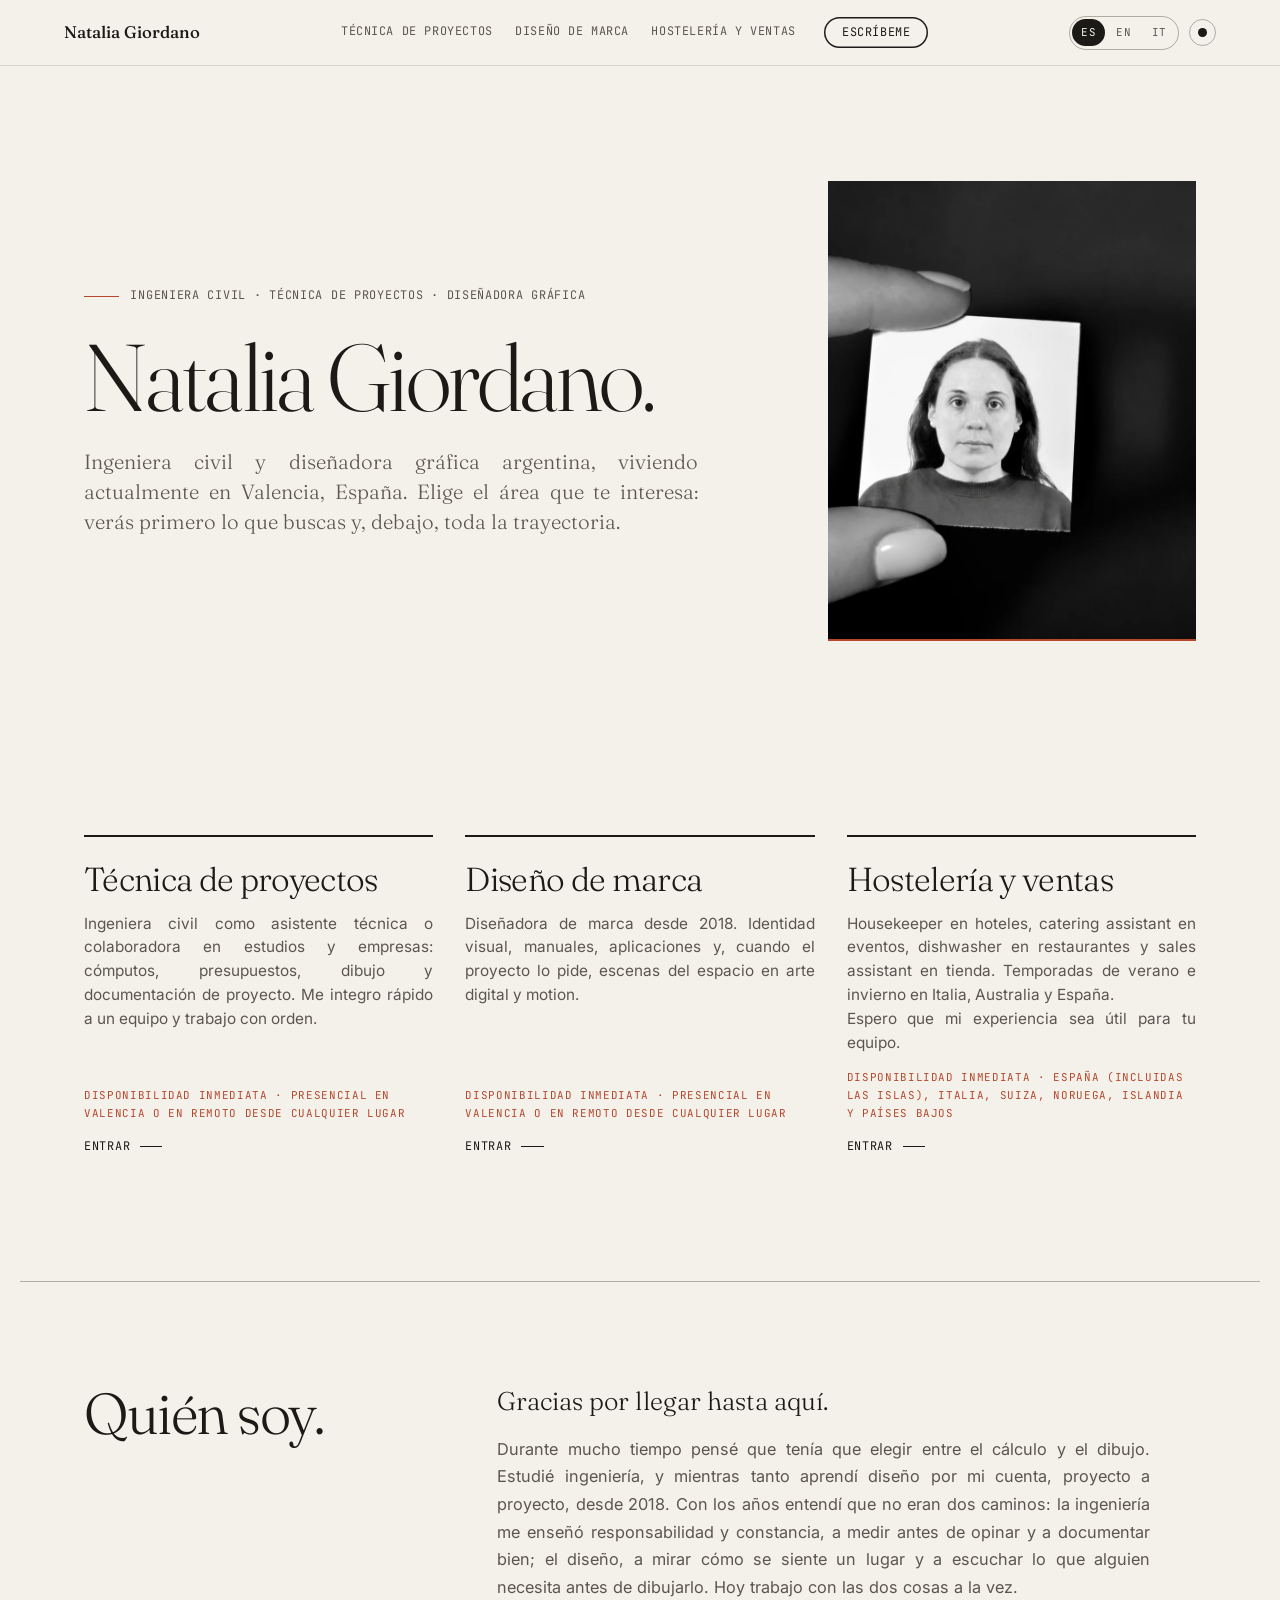
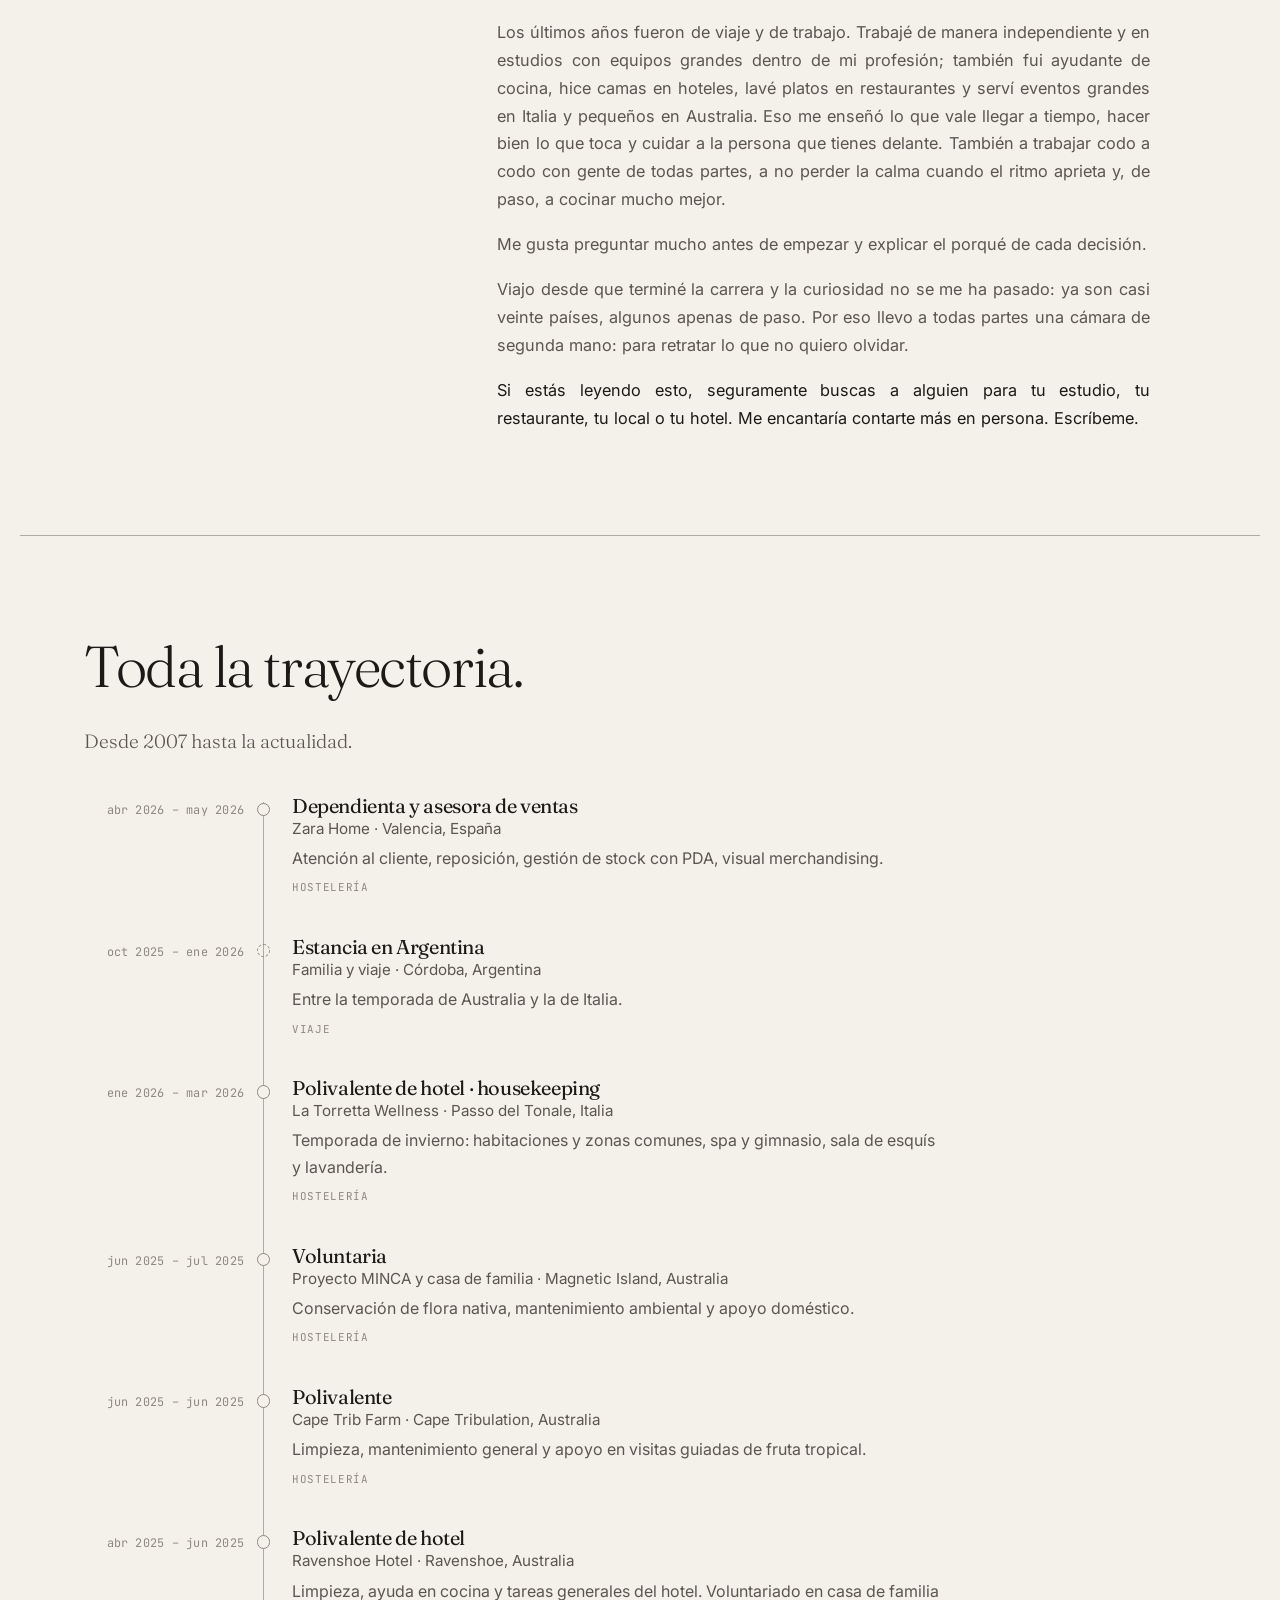
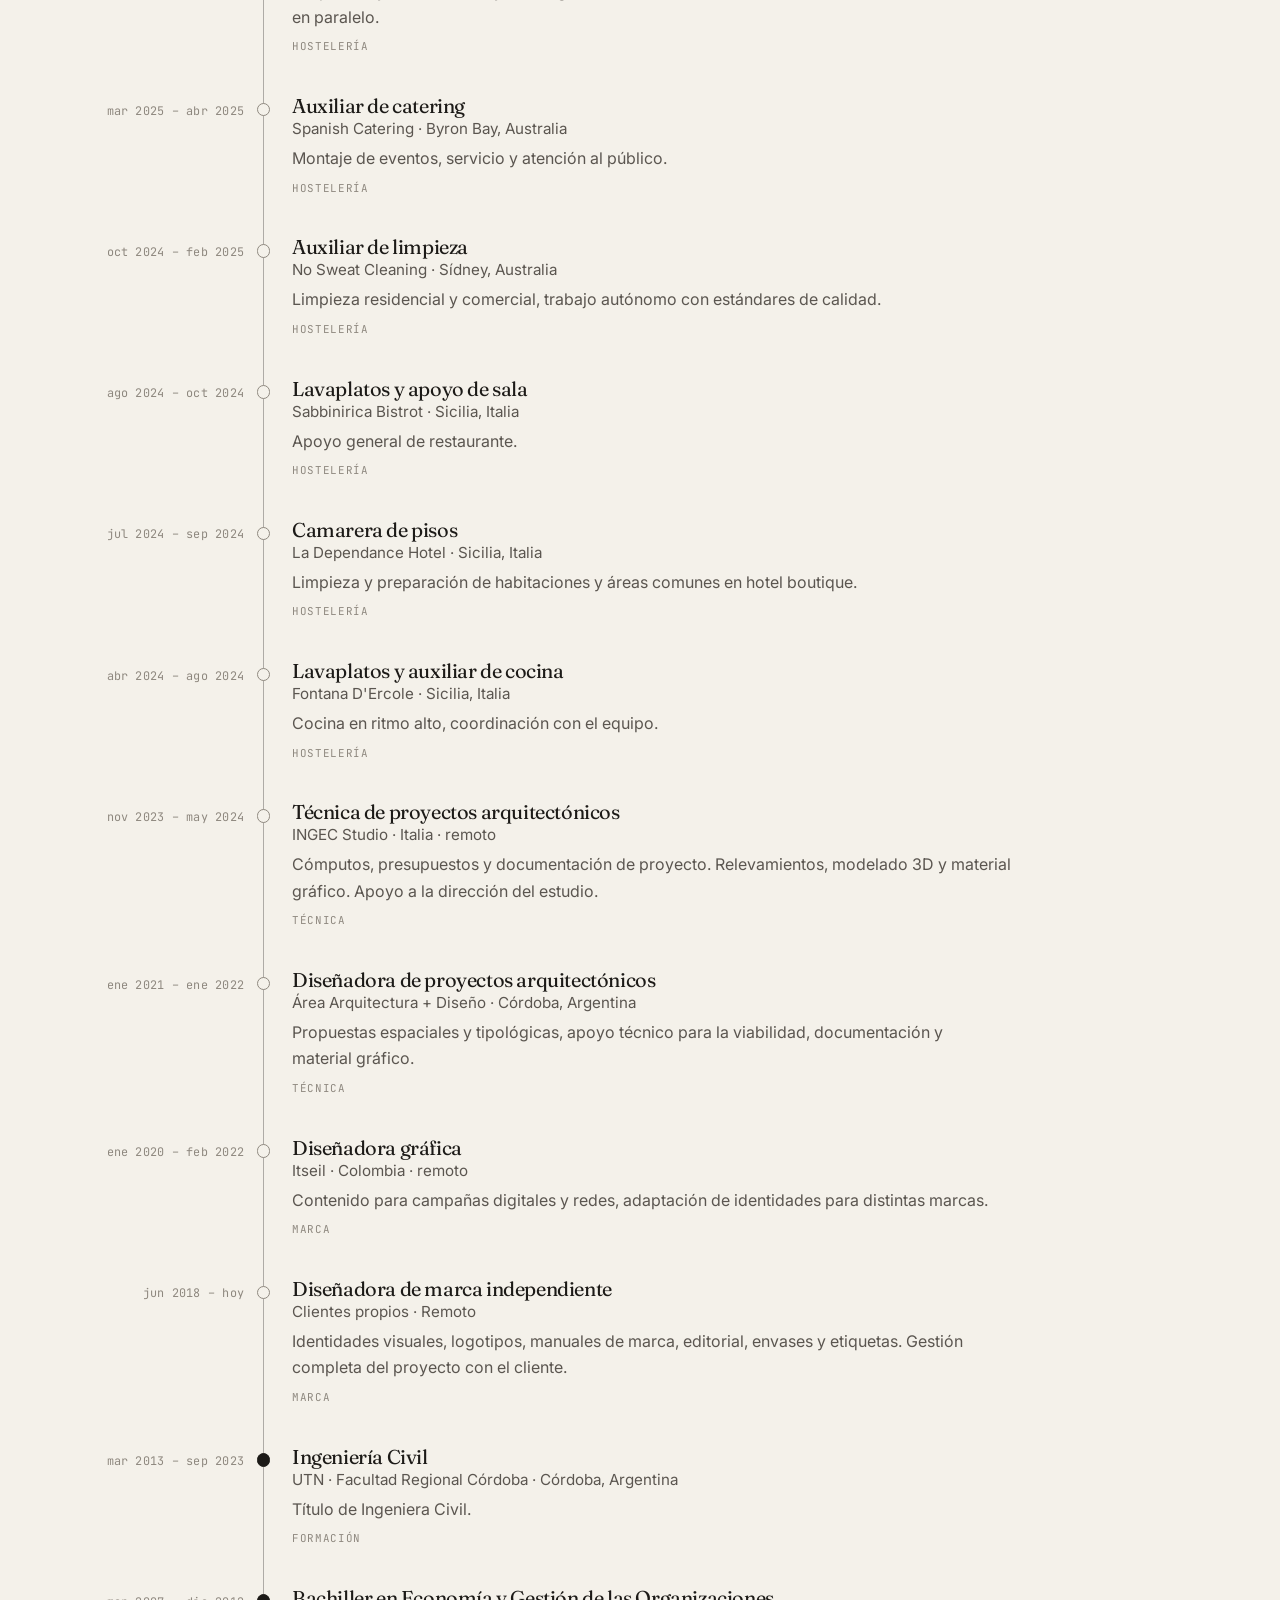
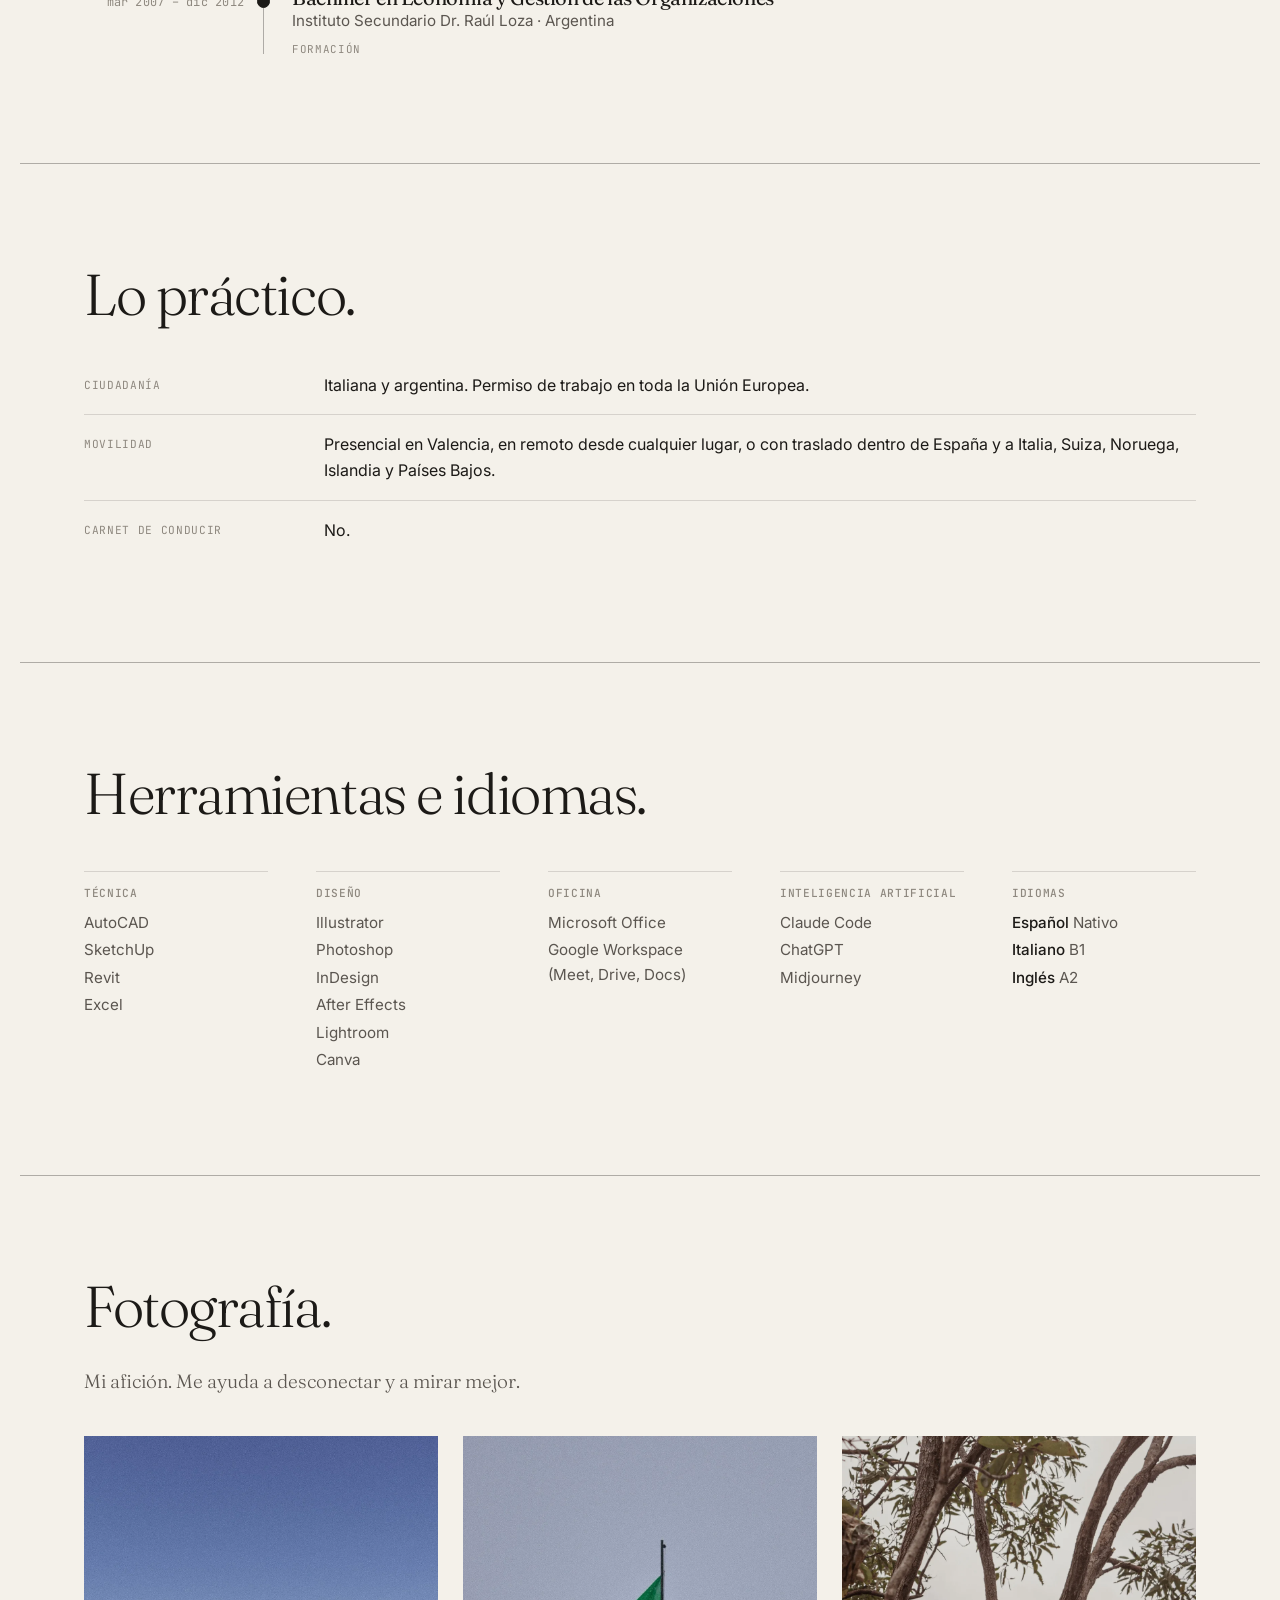
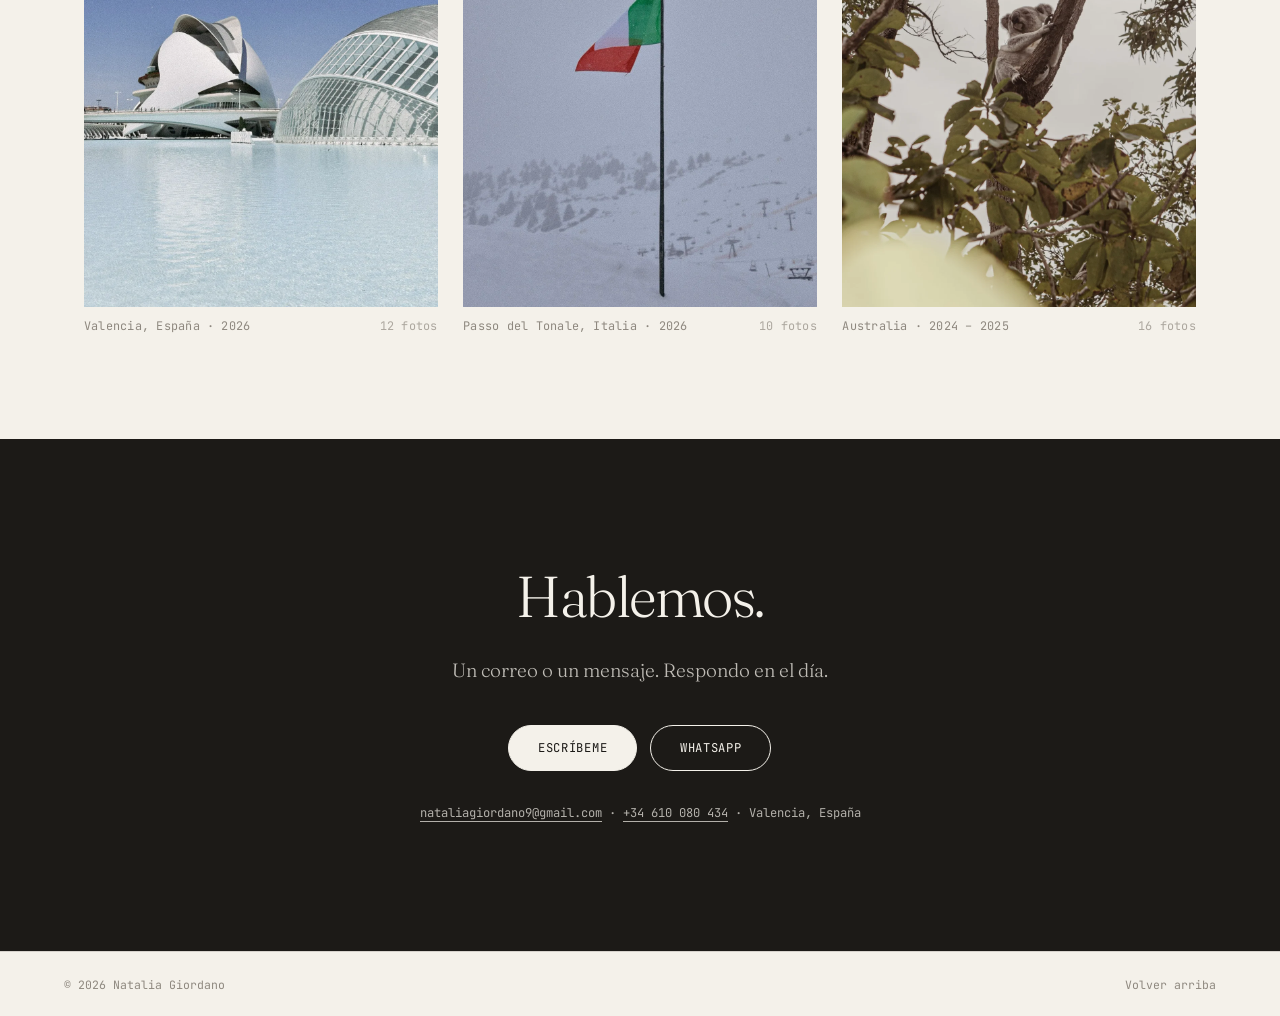
==== index.html @ eae091f3 "Portafolio de trabajo: tres puertas, ES/EN/IT Co-Authored-By: Claude Opus 5 <noreply@anthropic.com>" ====
<!DOCTYPE html>
<html lang="es" data-puerta="index">
<head>
<meta charset="utf-8">
<meta name="viewport" content="width=device-width, initial-scale=1">
<title>Natalia Giordano — Ingeniera civil · Diseñadora de marca</title>
<meta name="description" content="Ingeniera civil, técnica de proyectos y diseñadora de marca en Valencia. Cómputos y presupuestos, diseño de marca, hostelería y ventas.">
<meta property="og:title" content="Natalia Giordano — Ingeniera civil · Diseñadora de marca">
<meta property="og:description" content="Ingeniera civil, técnica de proyectos y diseñadora de marca en Valencia. Cómputos y presupuestos, diseño de marca, hostelería y ventas.">
<meta property="og:type" content="profile">
<link rel="preconnect" href="https://fonts.googleapis.com">
<link rel="preconnect" href="https://fonts.gstatic.com" crossorigin>
<link rel="stylesheet" href="https://fonts.googleapis.com/css2?family=Fraunces:ital,opsz,wght@0,9..144,300;0,9..144,400;0,9..144,500;1,9..144,300&family=Inter:wght@400;500&family=JetBrains+Mono:wght@400;500&display=swap">
<link rel="stylesheet" href="styles.css?v=20260922">
<link rel="icon" href="assets/favicon.svg" type="image/svg+xml">
<link rel="alternate" hreflang="es" href="index.html"><link rel="alternate" hreflang="en" href="en/index.html"><link rel="alternate" hreflang="it" href="it/index.html">
<script src="lib/tema.js?v=20260922"></script>
<script type="application/ld+json">
{"@context":"https://schema.org","@type":"Person","name":"Natalia Giordano","jobTitle":"Ingeniera civil · Técnica de proyectos · Diseñadora de marca","email":"mailto:nataliagiordano9@gmail.com","address":{"@type":"PostalAddress","addressLocality":"Valencia","addressCountry":"ES"}}
</script>
</head>
<body>
<a class="skip-link" href="#principal">Ir al contenido</a>
<header class="cab">
  <a class="cab-nombre" href="index.html">Natalia Giordano</a>
  <div class="cab-acciones">
    <div class="cab-idiomas" role="group" aria-label="Idioma"><a href="index.html" hreflang="es" lang="es" aria-current="true">ES</a><a href="en/index.html" hreflang="en" lang="en">EN</a><a href="it/index.html" hreflang="it" lang="it">IT</a></div>
    <button class="cab-tema" type="button" data-tema aria-label="Cambiar entre modo claro y oscuro" title="Modo claro / oscuro"><span class="tema-icono" aria-hidden="true"></span></button>
    <button class="cab-menu" type="button" aria-expanded="false" aria-controls="nav-principal" data-menu>Menú</button>
  </div>
  <nav id="nav-principal" class="cab-nav" aria-label="Áreas">
    <ul>
      <li><a href="tecnica.html" data-sector="tecnica">Técnica de proyectos</a></li><li><a href="marca.html" data-sector="marca">Diseño de marca</a></li><li><a href="hosteleria.html" data-sector="hosteleria">Hostelería y ventas</a></li>
      <li><a href="#contacto" class="cab-contacto">Escríbeme</a></li>
    </ul>
  </nav>
</header>
<main><section class="hero hero-index" id="principal">
  <div class="hero-int">
    <p class="hero-rotulo">Ingeniera civil · Técnica de proyectos · Diseñadora gráfica</p>
    <h1 class="hero-titulo">Natalia Giordano.</h1>
    <p class="hero-linea">Ingeniera civil y diseñadora gráfica argentina, viviendo actualmente en Valencia, España. Elige el área que te interesa: verás primero lo que buscas y, debajo, toda la trayectoria.</p>
  </div>
  <div class="hero-foto"><img src="assets/img/nati-carnet.webp" alt="Natalia Giordano" loading="eager"></div>
</section>
<section class="bloque bloque-puertas">
  <div class="puertas"><a class="puerta puerta-tecnica" href="tecnica.html" data-iman>
      <span class="puerta-nombre">Técnica de proyectos</span>
      <span class="puerta-linea">Ingeniera civil como asistente técnica o colaboradora en estudios y empresas: cómputos, presupuestos, dibujo y documentación de proyecto. Me integro rápido a un equipo y trabajo con orden.</span>
      <span class="puerta-disp mono">Disponibilidad inmediata · presencial en Valencia o en remoto desde cualquier lugar</span>
      <span class="puerta-ir">Entrar</span>
    </a><a class="puerta puerta-marca" href="marca.html" data-iman>
      <span class="puerta-nombre">Diseño de marca</span>
      <span class="puerta-linea">Diseñadora de marca desde 2018. Identidad visual, manuales, aplicaciones y, cuando el proyecto lo pide, escenas del espacio en arte digital y motion.</span>
      <span class="puerta-disp mono">Disponibilidad inmediata · presencial en Valencia o en remoto desde cualquier lugar</span>
      <span class="puerta-ir">Entrar</span>
    </a><a class="puerta puerta-hosteleria" href="hosteleria.html" data-iman>
      <span class="puerta-nombre">Hostelería y ventas</span>
      <span class="puerta-linea">Housekeeper en hoteles, catering assistant en eventos, dishwasher en restaurantes y sales assistant en tienda. Temporadas de verano e invierno en Italia, Australia y España.<br>Espero que mi experiencia sea útil para tu equipo.</span>
      <span class="puerta-disp mono">Disponibilidad inmediata · España (incluidas las islas), Italia, Suiza, Noruega, Islandia y Países Bajos</span>
      <span class="puerta-ir">Entrar</span>
    </a></div>
</section>
<section class="bloque bloque-pres" id="quien">
  <h2 class="bloque-titulo">Quién soy.</h2>
  <div class="pres"><p>Gracias por llegar hasta aquí.</p><p>Durante mucho tiempo pensé que tenía que elegir entre el cálculo y el dibujo. Estudié ingeniería, y mientras tanto aprendí diseño por mi cuenta, proyecto a proyecto, desde 2018. Con los años entendí que no eran dos caminos: la ingeniería me enseñó responsabilidad y constancia, a medir antes de opinar y a documentar bien; el diseño, a mirar cómo se siente un lugar y a escuchar lo que alguien necesita antes de dibujarlo. Hoy trabajo con las dos cosas a la vez.</p><p>Los últimos años fueron de viaje y de trabajo. Trabajé de manera independiente y en estudios con equipos grandes dentro de mi profesión; también fui ayudante de cocina, hice camas en hoteles, lavé platos en restaurantes y serví eventos grandes en Italia y pequeños en Australia. Eso me enseñó lo que vale llegar a tiempo, hacer bien lo que toca y cuidar a la persona que tienes delante. También a trabajar codo a codo con gente de todas partes, a no perder la calma cuando el ritmo aprieta y, de paso, a cocinar mucho mejor.</p><p>Me gusta preguntar mucho antes de empezar y explicar el porqué de cada decisión.</p><p>Viajo desde que terminé la carrera y la curiosidad no se me ha pasado: ya son casi veinte países, algunos apenas de paso. Por eso llevo a todas partes una cámara de segunda mano: para retratar lo que no quiero olvidar.</p><p>Si estás leyendo esto, seguramente buscas a alguien para tu estudio, tu restaurante, tu local o tu hotel. Me encantaría contarte más en persona. Escríbeme.</p></div>
</section>
<section class="bloque bloque-tl" id="trayectoria">
  <h2 class="bloque-titulo">Toda la trayectoria.</h2>
  <p class="bloque-linea">Desde 2007 hasta la actualidad.</p>
  <ol class="tl"><li class="tl-item sector-hosteleria" data-reveal>
      <span class="tl-fecha">abr 2026 – may 2026</span>
      <span class="tl-punto" aria-hidden="true"></span>
      <div class="tl-cuerpo">
        <h3 class="tl-puesto">Dependienta y asesora de ventas</h3>
        <p class="tl-empresa">Zara Home · Valencia, España</p>
        <p class="tl-tareas">Atención al cliente, reposición, gestión de stock con PDA, visual merchandising.</p>
        <span class="tl-sector">Hostelería</span>
      </div>
    </li><li class="tl-item sector-viaje" data-reveal>
      <span class="tl-fecha">oct 2025 – ene 2026</span>
      <span class="tl-punto" aria-hidden="true"></span>
      <div class="tl-cuerpo">
        <h3 class="tl-puesto">Estancia en Argentina</h3>
        <p class="tl-empresa">Familia y viaje · Córdoba, Argentina</p>
        <p class="tl-tareas">Entre la temporada de Australia y la de Italia.</p>
        <span class="tl-sector">Viaje</span>
      </div>
    </li><li class="tl-item sector-hosteleria" data-reveal>
      <span class="tl-fecha">ene 2026 – mar 2026</span>
      <span class="tl-punto" aria-hidden="true"></span>
      <div class="tl-cuerpo">
        <h3 class="tl-puesto">Polivalente de hotel · housekeeping</h3>
        <p class="tl-empresa">La Torretta Wellness · Passo del Tonale, Italia</p>
        <p class="tl-tareas">Temporada de invierno: habitaciones y zonas comunes, spa y gimnasio, sala de esquís y lavandería.</p>
        <span class="tl-sector">Hostelería</span>
      </div>
    </li><li class="tl-item sector-hosteleria" data-reveal>
      <span class="tl-fecha">jun 2025 – jul 2025</span>
      <span class="tl-punto" aria-hidden="true"></span>
      <div class="tl-cuerpo">
        <h3 class="tl-puesto">Voluntaria</h3>
        <p class="tl-empresa">Proyecto MINCA y casa de familia · Magnetic Island, Australia</p>
        <p class="tl-tareas">Conservación de flora nativa, mantenimiento ambiental y apoyo doméstico.</p>
        <span class="tl-sector">Hostelería</span>
      </div>
    </li><li class="tl-item sector-hosteleria" data-reveal>
      <span class="tl-fecha">jun 2025 – jun 2025</span>
      <span class="tl-punto" aria-hidden="true"></span>
      <div class="tl-cuerpo">
        <h3 class="tl-puesto">Polivalente</h3>
        <p class="tl-empresa">Cape Trib Farm · Cape Tribulation, Australia</p>
        <p class="tl-tareas">Limpieza, mantenimiento general y apoyo en visitas guiadas de fruta tropical.</p>
        <span class="tl-sector">Hostelería</span>
      </div>
    </li><li class="tl-item sector-hosteleria" data-reveal>
      <span class="tl-fecha">abr 2025 – jun 2025</span>
      <span class="tl-punto" aria-hidden="true"></span>
      <div class="tl-cuerpo">
        <h3 class="tl-puesto">Polivalente de hotel</h3>
        <p class="tl-empresa">Ravenshoe Hotel · Ravenshoe, Australia</p>
        <p class="tl-tareas">Limpieza, ayuda en cocina y tareas generales del hotel. Voluntariado en casa de familia en paralelo.</p>
        <span class="tl-sector">Hostelería</span>
      </div>
    </li><li class="tl-item sector-hosteleria" data-reveal>
      <span class="tl-fecha">mar 2025 – abr 2025</span>
      <span class="tl-punto" aria-hidden="true"></span>
      <div class="tl-cuerpo">
        <h3 class="tl-puesto">Auxiliar de catering</h3>
        <p class="tl-empresa">Spanish Catering · Byron Bay, Australia</p>
        <p class="tl-tareas">Montaje de eventos, servicio y atención al público.</p>
        <span class="tl-sector">Hostelería</span>
      </div>
    </li><li class="tl-item sector-hosteleria" data-reveal>
      <span class="tl-fecha">oct 2024 – feb 2025</span>
      <span class="tl-punto" aria-hidden="true"></span>
      <div class="tl-cuerpo">
        <h3 class="tl-puesto">Auxiliar de limpieza</h3>
        <p class="tl-empresa">No Sweat Cleaning · Sídney, Australia</p>
        <p class="tl-tareas">Limpieza residencial y comercial, trabajo autónomo con estándares de calidad.</p>
        <span class="tl-sector">Hostelería</span>
      </div>
    </li><li class="tl-item sector-hosteleria" data-reveal>
      <span class="tl-fecha">ago 2024 – oct 2024</span>
      <span class="tl-punto" aria-hidden="true"></span>
      <div class="tl-cuerpo">
        <h3 class="tl-puesto">Lavaplatos y apoyo de sala</h3>
        <p class="tl-empresa">Sabbinirica Bistrot · Sicilia, Italia</p>
        <p class="tl-tareas">Apoyo general de restaurante.</p>
        <span class="tl-sector">Hostelería</span>
      </div>
    </li><li class="tl-item sector-hosteleria" data-reveal>
      <span class="tl-fecha">jul 2024 – sep 2024</span>
      <span class="tl-punto" aria-hidden="true"></span>
      <div class="tl-cuerpo">
        <h3 class="tl-puesto">Camarera de pisos</h3>
        <p class="tl-empresa">La Dependance Hotel · Sicilia, Italia</p>
        <p class="tl-tareas">Limpieza y preparación de habitaciones y áreas comunes en hotel boutique.</p>
        <span class="tl-sector">Hostelería</span>
      </div>
    </li><li class="tl-item sector-hosteleria" data-reveal>
      <span class="tl-fecha">abr 2024 – ago 2024</span>
      <span class="tl-punto" aria-hidden="true"></span>
      <div class="tl-cuerpo">
        <h3 class="tl-puesto">Lavaplatos y auxiliar de cocina</h3>
        <p class="tl-empresa">Fontana D&#x27;Ercole · Sicilia, Italia</p>
        <p class="tl-tareas">Cocina en ritmo alto, coordinación con el equipo.</p>
        <span class="tl-sector">Hostelería</span>
      </div>
    </li><li class="tl-item sector-tecnica" data-reveal>
      <span class="tl-fecha">nov 2023 – may 2024</span>
      <span class="tl-punto" aria-hidden="true"></span>
      <div class="tl-cuerpo">
        <h3 class="tl-puesto">Técnica de proyectos arquitectónicos</h3>
        <p class="tl-empresa">INGEC Studio · Italia · remoto</p>
        <p class="tl-tareas">Cómputos, presupuestos y documentación de proyecto. Relevamientos, modelado 3D y material gráfico. Apoyo a la dirección del estudio.</p>
        <span class="tl-sector">Técnica</span>
      </div>
    </li><li class="tl-item sector-tecnica" data-reveal>
      <span class="tl-fecha">ene 2021 – ene 2022</span>
      <span class="tl-punto" aria-hidden="true"></span>
      <div class="tl-cuerpo">
        <h3 class="tl-puesto">Diseñadora de proyectos arquitectónicos</h3>
        <p class="tl-empresa">Área Arquitectura + Diseño · Córdoba, Argentina</p>
        <p class="tl-tareas">Propuestas espaciales y tipológicas, apoyo técnico para la viabilidad, documentación y material gráfico.</p>
        <span class="tl-sector">Técnica</span>
      </div>
    </li><li class="tl-item sector-marca" data-reveal>
      <span class="tl-fecha">ene 2020 – feb 2022</span>
      <span class="tl-punto" aria-hidden="true"></span>
      <div class="tl-cuerpo">
        <h3 class="tl-puesto">Diseñadora gráfica</h3>
        <p class="tl-empresa">Itseil · Colombia · remoto</p>
        <p class="tl-tareas">Contenido para campañas digitales y redes, adaptación de identidades para distintas marcas.</p>
        <span class="tl-sector">Marca</span>
      </div>
    </li><li class="tl-item sector-marca" data-reveal>
      <span class="tl-fecha">jun 2018 – hoy</span>
      <span class="tl-punto" aria-hidden="true"></span>
      <div class="tl-cuerpo">
        <h3 class="tl-puesto">Diseñadora de marca independiente</h3>
        <p class="tl-empresa">Clientes propios · Remoto</p>
        <p class="tl-tareas">Identidades visuales, logotipos, manuales de marca, editorial, envases y etiquetas. Gestión completa del proyecto con el cliente.</p>
        <span class="tl-sector">Marca</span>
      </div>
    </li><li class="tl-item sector-formacion" data-reveal>
      <span class="tl-fecha">mar 2013 – sep 2023</span>
      <span class="tl-punto" aria-hidden="true"></span>
      <div class="tl-cuerpo">
        <h3 class="tl-puesto">Ingeniería Civil</h3>
        <p class="tl-empresa">UTN · Facultad Regional Córdoba · Córdoba, Argentina</p>
        <p class="tl-tareas">Título de Ingeniera Civil.</p>
        <span class="tl-sector">Formación</span>
      </div>
    </li><li class="tl-item sector-formacion" data-reveal>
      <span class="tl-fecha">mar 2007 – dic 2012</span>
      <span class="tl-punto" aria-hidden="true"></span>
      <div class="tl-cuerpo">
        <h3 class="tl-puesto">Bachiller en Economía y Gestión de las Organizaciones</h3>
        <p class="tl-empresa">Instituto Secundario Dr. Raúl Loza · Argentina</p>
        
        <span class="tl-sector">Formación</span>
      </div>
    </li></ol>
</section>
<section class="bloque bloque-ficha" id="ficha">
  <h2 class="bloque-titulo">Lo práctico.</h2>
  <dl class="ficha"><div class="ficha-fila"><dt>Ciudadanía</dt><dd>Italiana y argentina. Permiso de trabajo en toda la Unión Europea.</dd></div><div class="ficha-fila"><dt>Movilidad</dt><dd>Presencial en Valencia, en remoto desde cualquier lugar, o con traslado dentro de España y a Italia, Suiza, Noruega, Islandia y Países Bajos.</dd></div><div class="ficha-fila"><dt>Carnet de conducir</dt><dd>No.</dd></div></dl>
</section>
<section class="bloque bloque-herr" id="herramientas">
  <h2 class="bloque-titulo">Herramientas e idiomas.</h2>
  <div class="herr"><div class="herr-grupo">
      <h3 class="herr-nombre">Técnica</h3>
      <ul><li>AutoCAD</li><li>SketchUp</li><li>Revit</li><li>Excel</li></ul>
    </div><div class="herr-grupo">
      <h3 class="herr-nombre">Diseño</h3>
      <ul><li>Illustrator</li><li>Photoshop</li><li>InDesign</li><li>After Effects</li><li>Lightroom</li><li>Canva</li></ul>
    </div><div class="herr-grupo">
      <h3 class="herr-nombre">Oficina</h3>
      <ul><li>Microsoft Office</li><li>Google Workspace (Meet, Drive, Docs)</li></ul>
    </div><div class="herr-grupo">
      <h3 class="herr-nombre">Inteligencia artificial</h3>
      <ul><li>Claude Code</li><li>ChatGPT</li><li>Midjourney</li></ul>
    </div>
    <div class="herr-grupo">
      <h3 class="herr-nombre">Idiomas</h3>
      <ul class="idiomas"><li><strong>Español</strong> Nativo</li><li><strong>Italiano</strong> B1</li><li><strong>Inglés</strong> A2</li></ul>
    </div>
  </div>
</section>
<section class="bloque bloque-foto" id="fotografia">
  <h2 class="bloque-titulo">Fotografía.</h2>
  <p class="bloque-linea">Mi afición. Me ayuda a desconectar y a mirar mejor.</p>
  <div class="series"><figure class="serie" data-serie data-reveal style="--desfase:0ms">
      <div class="serie-marco"><img src="assets/img/foto-valencia-1.webp" alt="Valencia, España · 2026" loading="lazy" decoding="async" class=is-on><img src="assets/img/foto-valencia-2.webp" alt="Valencia, España · 2026" loading="lazy" decoding="async"><img src="assets/img/foto-valencia-3.webp" alt="Valencia, España · 2026" loading="lazy" decoding="async"><img src="assets/img/foto-valencia-4.webp" alt="Valencia, España · 2026" loading="lazy" decoding="async"><img src="assets/img/foto-valencia-5.webp" alt="Valencia, España · 2026" loading="lazy" decoding="async"><img src="assets/img/foto-valencia-6.webp" alt="Valencia, España · 2026" loading="lazy" decoding="async"><img src="assets/img/foto-valencia-7.webp" alt="Valencia, España · 2026" loading="lazy" decoding="async"><img src="assets/img/foto-valencia-12.webp" alt="Valencia, España · 2026" loading="lazy" decoding="async"><img src="assets/img/foto-valencia-8.webp" alt="Valencia, España · 2026" loading="lazy" decoding="async"><img src="assets/img/foto-valencia-9.webp" alt="Valencia, España · 2026" loading="lazy" decoding="async"><img src="assets/img/foto-valencia-10.webp" alt="Valencia, España · 2026" loading="lazy" decoding="async"><img src="assets/img/foto-valencia-11.webp" alt="Valencia, España · 2026" loading="lazy" decoding="async"></div>
      <figcaption class="mono">Valencia, España · 2026 <span class="serie-n">12 fotos</span></figcaption>
    </figure><figure class="serie" data-serie data-reveal style="--desfase:2200ms">
      <div class="serie-marco"><img src="assets/img/foto-tonale-bandera.webp" alt="Passo del Tonale, Italia · 2026" loading="lazy" decoding="async" class=is-on><img src="assets/img/foto-tonale-esquis.webp" alt="Passo del Tonale, Italia · 2026" loading="lazy" decoding="async"><img src="assets/img/foto-tonale-2.webp" alt="Passo del Tonale, Italia · 2026" loading="lazy" decoding="async"><img src="assets/img/foto-tonale-retrato.webp" alt="Passo del Tonale, Italia · 2026" loading="lazy" decoding="async"><img src="assets/img/foto-tonale-3.webp" alt="Passo del Tonale, Italia · 2026" loading="lazy" decoding="async"><img src="assets/img/foto-tonale-valle.webp" alt="Passo del Tonale, Italia · 2026" loading="lazy" decoding="async"><img src="assets/img/foto-tonale-6.webp" alt="Passo del Tonale, Italia · 2026" loading="lazy" decoding="async"><img src="assets/img/foto-tonale-1.webp" alt="Passo del Tonale, Italia · 2026" loading="lazy" decoding="async"><img src="assets/img/foto-tonale-pico.webp" alt="Passo del Tonale, Italia · 2026" loading="lazy" decoding="async"><img src="assets/img/foto-tonale-4.webp" alt="Passo del Tonale, Italia · 2026" loading="lazy" decoding="async"></div>
      <figcaption class="mono">Passo del Tonale, Italia · 2026 <span class="serie-n">10 fotos</span></figcaption>
    </figure><figure class="serie" data-serie data-reveal style="--desfase:4400ms">
      <div class="serie-marco"><img src="assets/img/foto-australia-1.webp" alt="Australia · 2024 – 2025" loading="lazy" decoding="async" class=is-on><img src="assets/img/foto-au-ballena.webp" alt="Australia · 2024 – 2025" loading="lazy" decoding="async"><img src="assets/img/foto-au-medusa.webp" alt="Australia · 2024 – 2025" loading="lazy" decoding="async"><img src="assets/img/foto-australia-2.webp" alt="Australia · 2024 – 2025" loading="lazy" decoding="async"><img src="assets/img/foto-au-opera-1.webp" alt="Australia · 2024 – 2025" loading="lazy" decoding="async"><img src="assets/img/foto-au-delfines.webp" alt="Australia · 2024 – 2025" loading="lazy" decoding="async"><img src="assets/img/foto-au-surf-2.webp" alt="Australia · 2024 – 2025" loading="lazy" decoding="async"><img src="assets/img/foto-au-ola.webp" alt="Australia · 2024 – 2025" loading="lazy" decoding="async"><img src="assets/img/foto-australia-4.webp" alt="Australia · 2024 – 2025" loading="lazy" decoding="async"><img src="assets/img/foto-au-opera-2.webp" alt="Australia · 2024 – 2025" loading="lazy" decoding="async"><img src="assets/img/foto-au-playa-3.webp" alt="Australia · 2024 – 2025" loading="lazy" decoding="async"><img src="assets/img/foto-australia-5.webp" alt="Australia · 2024 – 2025" loading="lazy" decoding="async"><img src="assets/img/foto-au-playa-4.webp" alt="Australia · 2024 – 2025" loading="lazy" decoding="async"><img src="assets/img/foto-australia-6.webp" alt="Australia · 2024 – 2025" loading="lazy" decoding="async"><img src="assets/img/foto-au-camping.webp" alt="Australia · 2024 – 2025" loading="lazy" decoding="async"><img src="assets/img/foto-au-playa-2.webp" alt="Australia · 2024 – 2025" loading="lazy" decoding="async"></div>
      <figcaption class="mono">Australia · 2024 – 2025 <span class="serie-n">16 fotos</span></figcaption>
    </figure></div>
</section>
<section class="bloque bloque-contacto inv" id="contacto">
  <h2 class="bloque-titulo">Hablemos.</h2>
  <p class="bloque-linea">Un correo o un mensaje. Respondo en el día.</p>
  <div class="contacto-botones">
    <a class="btn btn-blanco" href="mailto:nataliagiordano9@gmail.com?subject=Contacto%20desde%20la%20web" data-iman data-correo="nataliagiordano9@gmail.com" data-asunto="Contacto desde la web" data-l-titulo="Escribir a" data-l-copiar="Copiar" data-l-copiado="Correo copiado" data-l-gmail="Abrir en Gmail" data-l-outlook="Abrir en Outlook" data-l-app="Programa de correo" data-l-cerrar="Cerrar">Escríbeme</a>
    <a class="btn btn-borde" href="https://wa.me/34610080434?text=Hola%20Natalia%2C%20vi%20tu%20portafolio%20y%20me%20gustar%C3%ADa%20hablar%20contigo." target="_blank" rel="noopener" data-iman>WhatsApp</a>
  </div>
  <p class="contacto-datos"><a href="mailto:nataliagiordano9@gmail.com?subject=Contacto%20desde%20la%20web" data-correo="nataliagiordano9@gmail.com" data-asunto="Contacto desde la web" data-l-titulo="Escribir a" data-l-copiar="Copiar" data-l-copiado="Correo copiado" data-l-gmail="Abrir en Gmail" data-l-outlook="Abrir en Outlook" data-l-app="Programa de correo" data-l-cerrar="Cerrar">nataliagiordano9@gmail.com</a> · <a href="https://wa.me/34610080434?text=Hola%20Natalia%2C%20vi%20tu%20portafolio%20y%20me%20gustar%C3%ADa%20hablar%20contigo." target="_blank" rel="noopener">+34 610 080 434</a> · Valencia, España</p>
</section>
</main><footer class="pie">
  <span>© 2026 Natalia Giordano</span>
  <a href="#principal">Volver arriba</a>
</footer>
<script defer src="lib/manifest.js?v=20260922"></script>
<script defer src="main.js?v=20260922"></script>
</body>
</html>
---- styles.css ----
/* =============================================================
   Natalia Giordano · portafolio (tres puertas)
   1. Tokens · claro por defecto, oscuro con [data-tema="oscuro"]
   ============================================================= */
:root {
  --bg: #F4F1EA;
  --bg-2: #ECE8DF;
  --bg-3: #FFFFFF;
  --fg: #1C1A17;
  --fg-2: #5B5650;
  --fg-3: #8E887F;
  --linea: rgba(28,26,23,.14);
  --linea-2: rgba(28,26,23,.32);
  --inv-bg: #1C1A17;
  --inv-fg: #F4F1EA;
  --acento: #B5472C;
  --sombra: 0 24px 50px -30px rgba(28,26,23,.35);

  --serif: "Fraunces", "Iowan Old Style", Georgia, serif;
  --sans: "Inter", "Segoe UI", system-ui, sans-serif;
  --mono: "JetBrains Mono", ui-monospace, Menlo, monospace;
  --ease: cubic-bezier(0.16, 1, 0.3, 1);
  --gutter: clamp(1.1rem, 5vw, 5rem);
  --ancho: 1240px;
  color-scheme: light;
}
:root[data-tema="oscuro"] {
  --bg: #15161A;
  --bg-2: #1D1F24;
  --bg-3: #23262C;
  --fg: #ECE8DF;
  --fg-2: #A9A49B;
  --fg-3: #77726A;
  --linea: rgba(236,232,223,.14);
  --linea-2: rgba(236,232,223,.34);
  --inv-bg: #ECE8DF;
  --inv-fg: #15161A;
  --acento: #D9714F;
  --sombra: 0 24px 50px -30px rgba(0,0,0,.7);
  color-scheme: dark;
}

/* =============================================================
   2. Base
   ============================================================= */
*, *::before, *::after { box-sizing: border-box; margin: 0; }
html { -webkit-text-size-adjust: 100%; overflow-x: clip; scroll-behavior: smooth; scroll-padding-top: 5rem; }
@media (prefers-reduced-motion: reduce) { html { scroll-behavior: auto; } }
body { font-family: var(--sans); font-size: 16px; line-height: 1.65; color: var(--fg); background: var(--bg); -webkit-font-smoothing: antialiased; overflow-x: clip; transition: background .4s, color .4s; }
img, svg { display: block; max-width: 100%; }
img { height: auto; }
button { font: inherit; color: inherit; cursor: pointer; border: 0; background: none; }
a { color: inherit; text-decoration: none; }
ul, ol { list-style: none; padding: 0; }
p { text-wrap: pretty; }
h1, h2, h3 { font-family: var(--serif); font-weight: 300; line-height: 1; letter-spacing: -0.02em; text-wrap: balance; }
::selection { background: var(--acento); color: #fff; }
:focus-visible { outline: 2px solid var(--acento); outline-offset: 3px; }
.mono { font-family: var(--mono); font-size: .74rem; letter-spacing: .02em; }
.skip-link { position: fixed; top: -100px; left: 1rem; padding: .6rem 1rem; background: var(--inv-bg); color: var(--inv-fg); z-index: 9999; }
.skip-link:focus { top: 1rem; }

/* =============================================================
   3. Cabecera
   ============================================================= */
.cab { position: sticky; top: 0; z-index: 50; display: flex; align-items: center; justify-content: space-between; gap: 1rem; padding: .9rem var(--gutter); background: color-mix(in srgb, var(--bg) 84%, transparent); backdrop-filter: blur(14px); -webkit-backdrop-filter: blur(14px); border-bottom: 1px solid var(--linea); }
.cab-nombre { font-family: var(--serif); font-size: 1.05rem; font-weight: 500; }
.cab-acciones { display: flex; align-items: center; gap: .6rem; order: 3; }
.cab-idiomas { display: inline-flex; gap: .15rem; border: 1px solid var(--linea-2); border-radius: 999px; padding: .15rem; }
.cab-idiomas a { padding: .3rem .55rem; border-radius: 999px; font-family: var(--mono); font-size: .68rem; letter-spacing: .06em; color: var(--fg-2); transition: background .3s, color .3s; }
.cab-idiomas a:hover { color: var(--fg); }
.cab-idiomas a[aria-current="true"] { background: var(--fg); color: var(--bg); }
.correo-caja { position: fixed; inset: 0; z-index: 200; display: grid; place-items: center; padding: 1rem; background: rgba(20,18,16,.55); opacity: 0; pointer-events: none; transition: opacity .3s; }
.correo-caja.is-on { opacity: 1; pointer-events: auto; }
.correo-panel { background: var(--bg); color: var(--fg); width: min(100%, 40rem); padding: 2rem 1.6rem 1.4rem; border-radius: 10px; display: grid; gap: .9rem; text-align: center; box-shadow: var(--sombra); transform: translateY(12px); transition: transform .5s var(--ease); }
.correo-caja.is-on .correo-panel { transform: none; }
.correo-titulo { color: var(--fg-3); text-transform: uppercase; letter-spacing: .06em; }
.correo-dir { font-family: var(--serif); font-size: clamp(1.15rem, 3.4vw, 1.6rem); font-weight: 300; letter-spacing: -.01em; word-break: break-all; border-bottom: 1px solid var(--linea-2); padding-bottom: .3rem; justify-self: center; }
.correo-dir:hover { border-color: var(--acento); }
.correo-estado { min-height: 1.2em; color: var(--acento); }
.correo-opciones { display: grid; gap: .6rem; }
.correo-opciones .btn { text-align: center; white-space: nowrap; padding-inline: 1.1rem; font-size: .7rem; min-width: 0; }
.correo-cerrar { color: var(--fg-3); padding: .6rem; }
.correo-cerrar:hover { color: var(--fg); }
html.con-caja { overflow: hidden; }
.correo-opciones { grid-template-columns: 1fr; }
@media (min-width: 720px) { .correo-opciones { grid-template-columns: repeat(3, max-content); justify-content: center; } }
.aviso { position: fixed; left: 50%; bottom: 1.6rem; transform: translate(-50%, 1rem); background: var(--fg); color: var(--bg); font-family: var(--mono); font-size: .74rem; letter-spacing: .05em; padding: .7rem 1.2rem; border-radius: 999px; opacity: 0; pointer-events: none; transition: opacity .3s, transform .5s var(--ease); z-index: 100; }
.aviso.is-on { opacity: 1; transform: translate(-50%, 0); }
.contacto-datos a { border-bottom: 1px solid currentColor; }
.cab-tema { width: 1.7rem; height: 1.7rem; border-radius: 50%; border: 1px solid var(--linea-2); display: grid; place-items: center; transition: border-color .3s; }
.cab-tema:hover { border-color: var(--fg); }
.tema-icono { width: .55rem; height: .55rem; border-radius: 50%; background: var(--fg); transition: transform .5s var(--ease); }
:root[data-tema="oscuro"] .tema-icono { transform: scale(.5); }
.cab-menu { padding: .4rem .85rem; border: 1px solid var(--linea-2); border-radius: 999px; font-family: var(--mono); font-size: .72rem; letter-spacing: .05em; text-transform: uppercase; }
.cab-nav { display: none; }
.cab-nav.is-abierta { display: block; position: absolute; left: 0; right: 0; top: 100%; background: var(--bg); padding: .6rem var(--gutter) 1.2rem; border-bottom: 1px solid var(--linea); box-shadow: var(--sombra); }
.cab-nav ul { display: flex; flex-direction: column; gap: .15rem; }
.cab-nav a { display: inline-block; padding: .5rem 0; font-family: var(--mono); font-size: .74rem; letter-spacing: .05em; text-transform: uppercase; color: var(--fg-2); border-bottom: 1px solid transparent; transition: color .3s, border-color .3s; }
.cab-nav a:hover { color: var(--fg); }
.cab-nav a.is-activa { color: var(--fg); border-bottom-color: var(--acento); }
.cab-contacto { color: var(--fg) !important; white-space: nowrap; }
@media (min-width: 960px) {
  .cab-menu { display: none; }
  .cab-nav { display: block; position: static; }
  .cab-nav ul { flex-direction: row; align-items: center; gap: 1.4rem; }
  .cab-nav ul { flex-wrap: nowrap; }
  .cab-contacto { margin-left: .4rem; padding: .6rem 1.1rem !important; line-height: 1; border: 0 !important; box-shadow: inset 0 0 0 1.5px var(--fg); border-radius: 999px; display: inline-flex; align-items: center; transform: translateZ(0); }
  .cab-contacto:hover { background: var(--fg); color: var(--bg) !important; box-shadow: inset 0 0 0 1.5px var(--fg); }
}

/* =============================================================
   4. Botones
   ============================================================= */
.btn { display: inline-block; padding: 1rem 1.8rem; border-radius: 999px; font-family: var(--mono); font-size: .76rem; letter-spacing: .06em; text-transform: uppercase; line-height: 1; transition: transform .6s var(--ease), background .35s, color .35s, border-color .35s; will-change: transform; }
.btn-blanco { background: var(--fg); color: var(--bg); border: 1px solid var(--fg); }
.btn-blanco:hover { background: var(--acento); border-color: var(--acento); color: #fff; }
.btn-borde { border: 1px solid var(--fg); color: var(--fg); }
.btn-borde:hover { background: var(--fg); color: var(--bg); }
.inv .btn-blanco { background: var(--inv-fg); color: var(--inv-bg); border-color: var(--inv-fg); }
.inv .btn-blanco:hover { background: var(--acento); border-color: var(--acento); color: #fff; }
.inv .btn-borde { border-color: var(--inv-fg); color: var(--inv-fg); }
.inv .btn-borde:hover { background: var(--inv-fg); color: var(--inv-bg); }

/* =============================================================
   5. Hero
   ============================================================= */
.hero { display: grid; gap: 2.4rem; padding: clamp(3.5rem, 9vw, 7rem) var(--gutter) clamp(3rem, 7vw, 5.5rem); max-width: var(--ancho); margin-inline: auto; min-height: 74vh; align-content: center; }
.hero-int { max-width: 44rem; }
.hero-rotulo { font-family: var(--mono); font-size: .74rem; letter-spacing: .06em; text-transform: uppercase; color: var(--fg-2); margin-bottom: 1.6rem; display: flex; align-items: center; gap: .7rem; }
.hero-rotulo::before { content: ""; width: 2.2rem; height: 1px; background: var(--acento); flex: none; }
.hero-titulo { font-size: clamp(2.6rem, 7.4vw, 6.4rem); font-weight: 300; letter-spacing: -.03em; line-height: .95; max-width: 15ch; text-transform: none; }
.hero-linea { font-family: var(--serif); font-size: clamp(1.1rem, 1.6vw, 1.35rem); font-weight: 300; margin-top: 1.6rem; max-width: 30em; line-height: 1.45; color: var(--fg-2); text-align: justify; hyphens: manual; -webkit-hyphens: manual; text-wrap: initial; }
.hero-linea + .hero-linea { margin-top: .6rem; }
.hero-disp { margin-top: 1.4rem; color: var(--acento); text-transform: uppercase; letter-spacing: .06em; }
.hero-botones { display: flex; flex-wrap: wrap; gap: .8rem; margin-top: 2.4rem; }
.hero-foto { aspect-ratio: 4 / 5; width: min(100%, 20rem); justify-self: start; background: var(--bg-2); position: relative; overflow: clip; }
.hero-foto img { width: 100%; height: 100%; object-fit: cover; }
.hero-foto::after { content: ""; position: absolute; left: 0; right: 0; bottom: 0; height: 2px; background: var(--acento); }
.js .hero-int > * { opacity: 0; transform: translateY(12px); animation: subir .9s var(--ease) forwards; }
.js .hero-int > *:nth-child(2) { animation-delay: .1s; }
.js .hero-int > *:nth-child(3) { animation-delay: .22s; }
.js .hero-int > *:nth-child(4) { animation-delay: .34s; }
@keyframes subir { to { opacity: 1; transform: none; } }
@media (min-width: 960px) {
  .hero { grid-template-columns: 1.4fr 1fr; align-items: center; }
  .hero-foto { justify-self: end; width: min(100%, 23rem); }
}

/* =============================================================
   6. Bloques
   ============================================================= */
.bloque { padding: clamp(3.5rem, 8vw, 6.5rem) var(--gutter); max-width: var(--ancho); margin-inline: auto; }
.bloque + .bloque { border-top: 1px solid var(--linea-2); }
.bloque-titulo { font-size: clamp(1.9rem, 4.6vw, 3.6rem); font-weight: 300; letter-spacing: -.025em; text-transform: none; margin-bottom: clamp(1.6rem, 4vw, 3rem); }
.bloque-titulo::first-letter { text-transform: uppercase; }
.bloque-linea { font-family: var(--serif); font-size: clamp(1.05rem, 1.5vw, 1.3rem); font-weight: 300; max-width: 34em; margin-top: -1rem; margin-bottom: 2.5rem; color: var(--fg-2); line-height: 1.45; }
.nota { font-size: .85rem; color: var(--fg-3); margin-top: 1.4rem; }

/* Presentación */
.pres { display: grid; gap: 1.1rem; max-width: 40em; font-size: 1.02rem; line-height: 1.7; color: var(--fg-2); }
.pres p { text-align: justify; hyphens: auto; -webkit-hyphens: auto; text-wrap: initial; }
.pres p:first-child { text-align: left; }
.pres p:first-child { font-family: var(--serif); font-weight: 300; font-size: clamp(1.3rem, 2vw, 1.7rem); line-height: 1.3; color: var(--fg); }
.pres p:last-child { color: var(--fg); }
@media (min-width: 960px) { .bloque-pres { display: grid; grid-template-columns: 1fr 2fr; column-gap: 4rem; align-items: start; } .bloque-pres .bloque-titulo { margin-bottom: 0; } }

/* Puertas (index) */
.puertas { display: grid; gap: 1rem; }
.puerta { display: grid; grid-template-rows: auto 1fr auto auto; gap: .9rem; padding: 1.6rem 0 1.4rem; border-top: 2px solid var(--fg); transition: border-color .4s; min-height: 15rem; }
.puerta:hover { border-top-color: var(--acento); }
.puerta-nombre { font-family: var(--serif); font-weight: 300; font-size: clamp(1.6rem, 2.6vw, 2.2rem); line-height: 1.05; letter-spacing: -.02em; }
.puerta-linea { font-size: .96rem; line-height: 1.55; color: var(--fg-2); text-align: justify; hyphens: auto; -webkit-hyphens: auto; }
.puerta-disp { color: var(--acento); text-transform: uppercase; letter-spacing: .06em; font-size: .68rem; }
.puerta-ir { align-self: end; font-family: var(--mono); font-size: .74rem; letter-spacing: .06em; text-transform: uppercase; display: inline-flex; align-items: center; gap: .6rem; }
.puerta-ir::after { content: ""; width: 1.4rem; height: 1px; background: currentColor; transition: width .5s var(--ease); }
.puerta:hover .puerta-ir::after { width: 2.6rem; }
@media (min-width: 720px) { .puertas { grid-template-columns: repeat(3, 1fr); gap: 2rem; } }

/* Pilares */
.pilares { display: grid; gap: 2.2rem; }
.pilar { padding-top: 1.2rem; border-top: 1px solid var(--linea-2); }
.pilar-nombre { font-family: var(--serif); font-size: 1.35rem; font-weight: 400; margin-bottom: .7rem; }
.pilar p { color: var(--fg-2); }
@media (min-width: 720px) { .pilares { grid-template-columns: repeat(3, 1fr); gap: 3rem; } }

/* Muestras: todas del mismo tamaño */
.muestras { display: grid; gap: 1.4rem; grid-template-columns: repeat(2, minmax(0, 1fr)); }
.muestra { display: grid; gap: .6rem; align-content: start; }
.muestra-img { aspect-ratio: 4 / 5; background: var(--bg-2); overflow: clip; position: relative; }
.muestra-img img, .muestra-img video { width: 100%; height: 100%; object-fit: cover; display: block; transition: transform 1.4s var(--ease); }
.muestra-img video::-webkit-media-controls, .muestra-img video::-webkit-media-controls-overlay-play-button { display: none !important; }
.ajuste-contener img, .ajuste-contener video { object-fit: contain; }
.muestra:hover .muestra-img:not(.ajuste-contener) img { transform: scale(1.02); }
.muestra-hueco { display: grid; place-items: center; border: 1px dashed var(--linea-2); font-family: var(--mono); font-size: .72rem; color: var(--fg-3); }
.muestra figcaption { font-family: var(--mono); font-size: .72rem; letter-spacing: .02em; color: var(--fg-2); }
.muestra-ancha { grid-column: span 2; }
.muestra-fila { grid-column: 1 / -1; }
.muestra-grande { grid-column: 1 / -1; }
.muestra-grande .muestra-img { aspect-ratio: auto; height: auto; background: transparent; max-width: 62%; margin-inline: auto; }
.muestra-grande .muestra-img img { height: auto; object-fit: contain; }
.muestra-grande figcaption { text-align: center; }
.muestra-rota { position: relative; cursor: pointer; background: #fff; }
.muestra-rota img { position: absolute; inset: 0; width: 100%; height: 100%; object-fit: contain; opacity: 0; transition: opacity .6s var(--ease); }
.muestra-rota img.is-on { opacity: 1; }
/* fila justificada: imágenes con la misma altura, anchos según su proporción */
.muestras-par { grid-column: 1 / -1; display: grid; gap: clamp(1rem, 2.5vw, 2rem); align-items: start; }
.muestras-par .muestra { grid-column: auto; }
.muestra-par .muestra-img { aspect-ratio: auto; height: auto; background: transparent; }
.muestra-par .muestra-img img { height: auto; object-fit: contain; }
@media (max-width: 719px) { .muestras-par { grid-template-columns: 1fr !important; } }
.muestra-swap { position: relative; cursor: pointer; }
.muestra-swap .swap-color { position: absolute; inset: 0; opacity: 0; transition: opacity .9s var(--ease); }
.muestra-swap.is-color .swap-color { opacity: 1; }
.muestra-swap .swap-color { transition-duration: 1.4s; }
.muestra-cuadro { grid-column: span 2; }
.muestra-cuadro .muestra-img { aspect-ratio: 1; background: transparent; }
.muestra-cuadro .muestra-img img { object-fit: cover; }
@media (max-width: 719px) { .muestra-cuadro { grid-column: 1 / -1; } .muestra-grande .muestra-img { max-width: 100%; } }
.muestra-fila .muestra-img { aspect-ratio: auto; height: auto; background: transparent; }
.muestra-fila .muestra-img img { width: 100%; height: auto; object-fit: contain; display: block; }
.muestra-fila .muestra-img.muestra-rota { aspect-ratio: 2200 / 1857; background: #fff; }
.muestra-fila .muestra-img.muestra-rota img { height: 100%; }
.muestra-ancha { grid-template-rows: 1fr auto; }
.muestra-ancha .muestra-img { aspect-ratio: auto; height: 0; min-height: 100%; }
@media (min-width: 720px) { .muestras { grid-template-columns: repeat(3, minmax(0, 1fr)); gap: 1.6rem; } }
@media (min-width: 1100px) { .muestras { grid-template-columns: repeat(4, minmax(0, 1fr)); } }

/* Archivo de marcas */
.archivo { display: grid; gap: 1rem; grid-template-columns: repeat(3, 1fr); }
.archivo li { display: grid; place-items: center; padding: .6rem 0; }
.archivo img { width: 100%; max-width: 9rem; aspect-ratio: 4 / 3; object-fit: contain; padding: 10%; mix-blend-mode: multiply; }
:root[data-tema="oscuro"] .archivo img { filter: invert(1) hue-rotate(180deg) brightness(1.1); mix-blend-mode: screen; }
.archivo span { font-family: var(--mono); font-size: .72rem; color: var(--fg-2); }
@media (min-width: 540px) { .archivo { grid-template-columns: repeat(5, 1fr); } }
@media (min-width: 960px) { .archivo { grid-template-columns: repeat(7, 1fr); gap: 1.2rem; } }

/* Línea de tiempo */
.tl { position: relative; padding-left: 1.6rem; display: grid; gap: 2rem; }
.tl::before { content: ""; position: absolute; left: .42rem; top: .4rem; bottom: .4rem; width: 1px; background: var(--linea-2); }
.tl-item { position: relative; display: grid; gap: .5rem; }
.tl-punto { position: absolute; left: -1.6rem; top: .42rem; width: .85rem; height: .85rem; border-radius: 50%; background: var(--bg); border: 1px solid var(--fg-3); }
.tl-item.is-propio .tl-punto { background: var(--acento); border-color: var(--acento); }
.sector-formacion .tl-punto { background: var(--fg); border-color: var(--fg); }
.sector-viaje .tl-punto { background: transparent; border-style: dashed; }
.tl-fecha { font-family: var(--mono); font-size: .74rem; color: var(--fg-3); letter-spacing: .02em; }
.tl-puesto { font-family: var(--serif); font-size: 1.25rem; font-weight: 400; }
.tl-item.is-propio .tl-puesto { font-size: 1.55rem; }
.tl-empresa { color: var(--fg-2); font-size: .95rem; }
.tl-tareas { margin-top: .25rem; max-width: 46rem; color: var(--fg-2); }
.tl-sector { display: inline-block; margin-top: .5rem; font-family: var(--mono); font-size: .68rem; letter-spacing: .06em; text-transform: uppercase; color: var(--fg-3); }
.tl-item.is-propio .tl-sector { color: var(--acento); }
:root:not([data-puerta="index"]) .tl-item:not(.is-propio):not(.sector-formacion):not(.sector-viaje) .tl-cuerpo { opacity: .6; transition: opacity .3s; }
:root:not([data-puerta="index"]) .tl-item:not(.is-propio):hover .tl-cuerpo { opacity: 1; }
@media (min-width: 720px) {
  .tl { padding-left: 0; gap: 2.4rem; }
  .tl::before { left: 11.2rem; }
  .tl-item { grid-template-columns: 10rem 1fr; column-gap: 3rem; }
  .tl-fecha { padding-top: .35rem; text-align: right; }
  .tl-punto { left: 10.8rem; }
}

/* Ficha */
.ficha { display: grid; gap: 1rem; }
.ficha-fila { display: grid; gap: .25rem; padding-bottom: 1rem; border-bottom: 1px solid var(--linea); }
.ficha-fila:last-child { border-bottom: 0; }
.ficha dt { font-family: var(--mono); font-size: .7rem; letter-spacing: .06em; text-transform: uppercase; color: var(--fg-3); padding-top: .25rem; }
.ficha dd { color: var(--fg); }
@media (min-width: 720px) { .ficha-fila { grid-template-columns: 12rem 1fr; column-gap: 3rem; } }

/* Herramientas */
.herr { display: grid; gap: 2rem; }
.herr-grupo { padding-top: 1rem; border-top: 1px solid var(--linea); }
.herr-nombre { font-family: var(--mono); font-size: .7rem; letter-spacing: .06em; text-transform: uppercase; font-weight: 500; color: var(--fg-3); margin-bottom: .7rem; }
.herr ul { display: grid; gap: .15rem; color: var(--fg-2); font-size: .95rem; }
.herr .idiomas strong { color: var(--fg); font-weight: 500; }
@media (min-width: 720px) { .herr { grid-template-columns: repeat(2, 1fr); gap: 2.5rem 3rem; } }
@media (min-width: 960px) { .herr { grid-template-columns: repeat(5, 1fr); } }

/* Fotografía · series con fundido */
.series { display: grid; gap: 1.4rem; grid-template-columns: 1fr; max-width: 62rem; }
.serie { display: grid; gap: .6rem; }
.serie-marco { position: relative; aspect-ratio: 3 / 4; overflow: clip; background: var(--bg-2); }
.serie-marco img { position: absolute; inset: 0; width: 100%; height: 100%; object-fit: cover; opacity: 0; transition: opacity 1.6s var(--ease); }
.serie-marco img.is-on { opacity: 1; }
html:not(.js) .serie-marco img:first-child { opacity: 1; }
.serie figcaption { color: var(--fg-3); display: flex; justify-content: space-between; gap: 1rem; }
.serie-n { color: var(--fg-3); opacity: .7; }
@media (min-width: 720px) { .series { grid-template-columns: repeat(3, minmax(0, 1fr)); gap: 1.6rem; max-width: none; } }

/* Contacto (invertido) */
.bloque-contacto { background: var(--inv-bg); color: var(--inv-fg); max-width: none; text-align: center; padding-block: clamp(4rem, 10vw, 8rem); border-top: 0; }
.bloque-contacto .bloque-linea { margin-inline: auto; color: var(--inv-fg); opacity: .75; }
.contacto-botones { display: flex; flex-wrap: wrap; justify-content: center; gap: .8rem; }
.contacto-datos { margin-top: 2rem; font-family: var(--mono); font-size: .76rem; opacity: .7; }

/* Pie */
.pie { display: flex; justify-content: space-between; gap: 1rem; padding: 1.4rem var(--gutter); font-family: var(--mono); font-size: .72rem; color: var(--fg-3); border-top: 1px solid var(--linea); }
.pie a:hover { color: var(--fg); }

/* =============================================================
   7. Revelados
   ============================================================= */
[data-reveal] { opacity: 0; transform: translateY(12px); transition: opacity .7s var(--ease), transform .7s var(--ease); }
[data-reveal].is-visible { opacity: 1; transform: none; }
html:not(.js) [data-reveal] { opacity: 1; transform: none; }
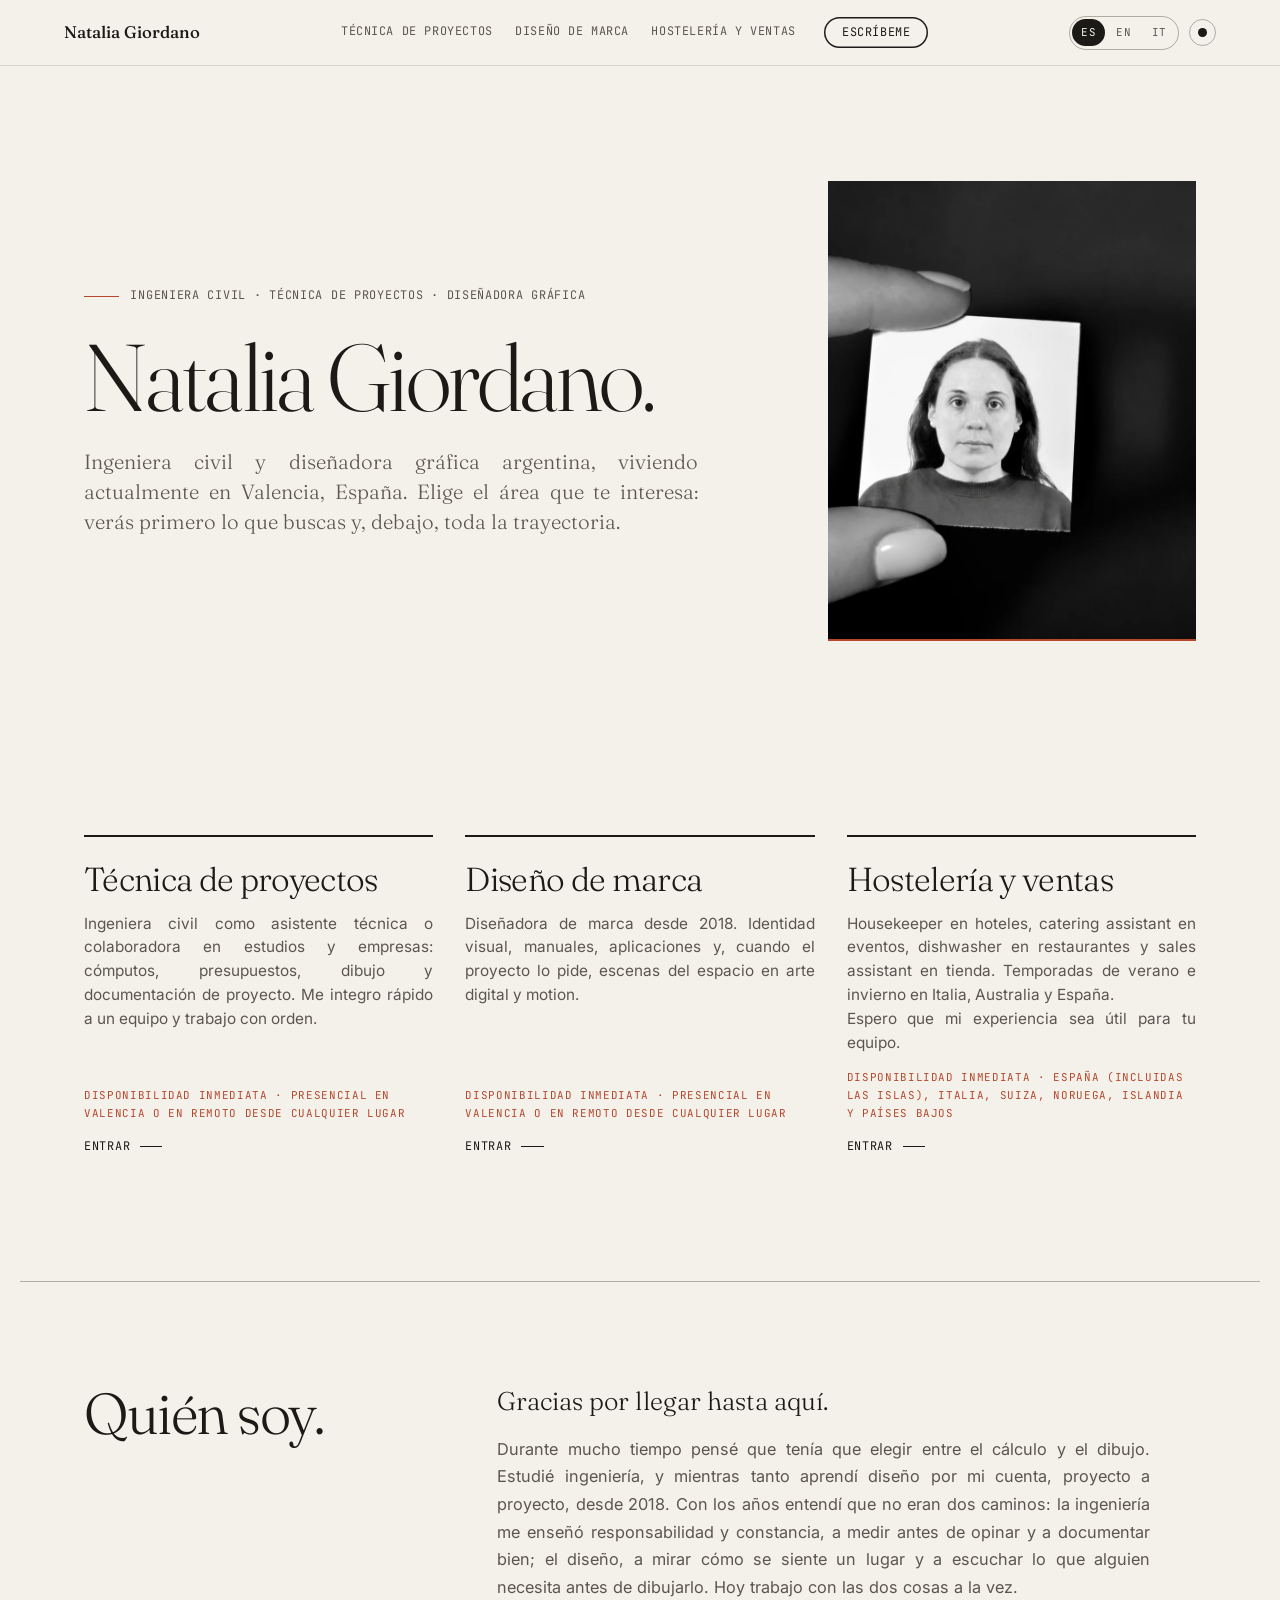
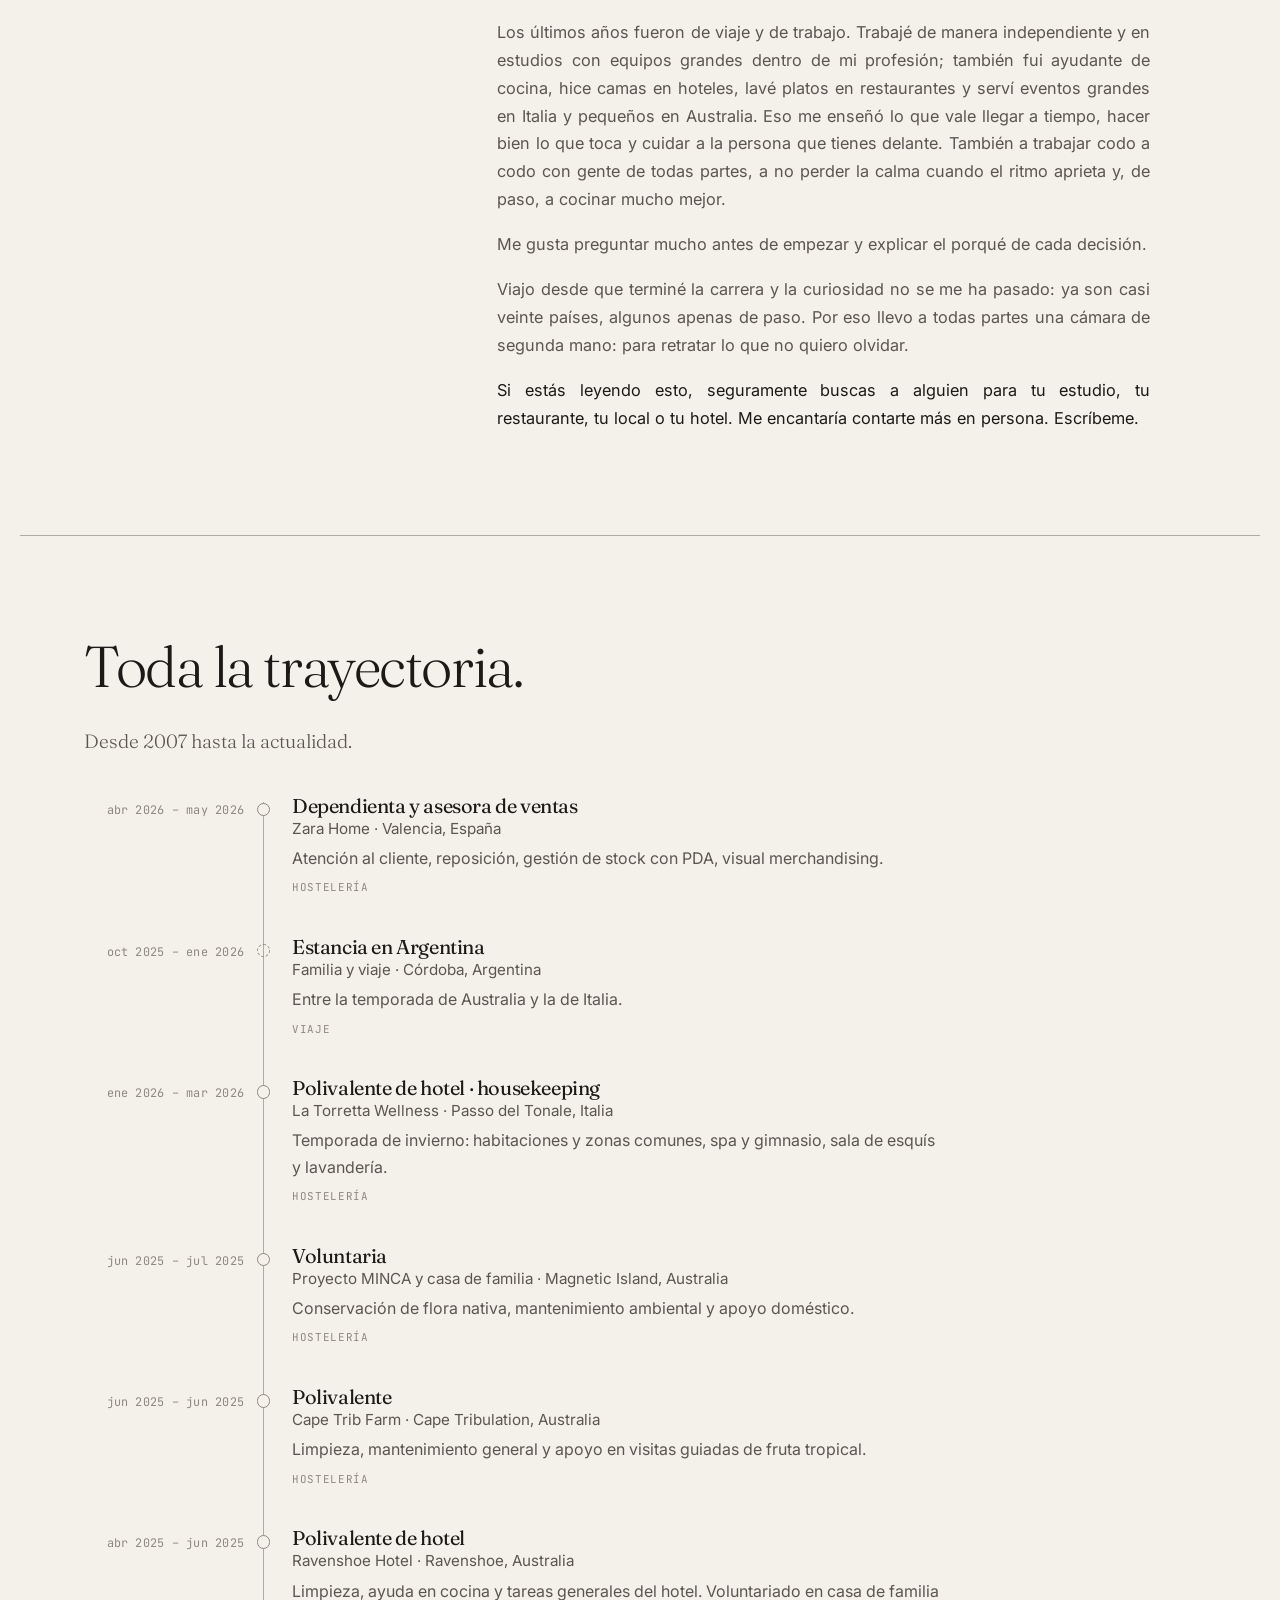
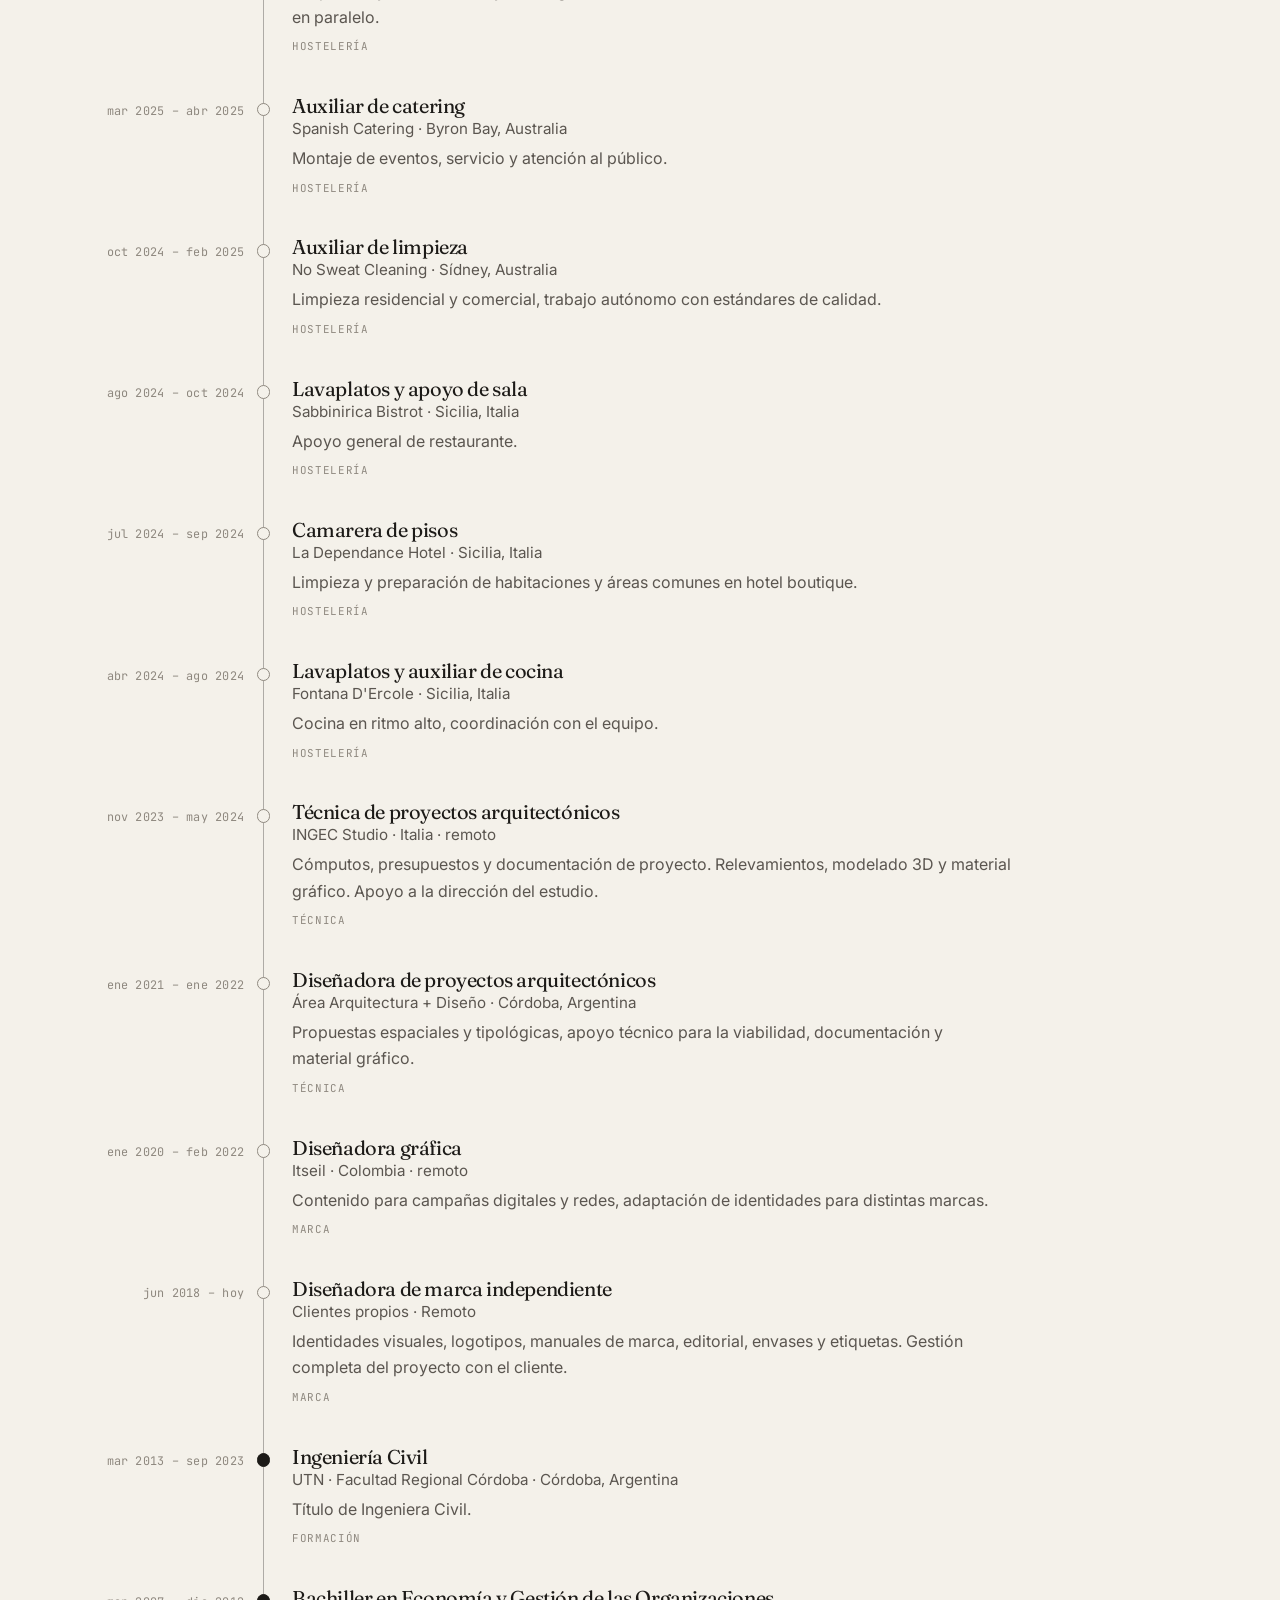
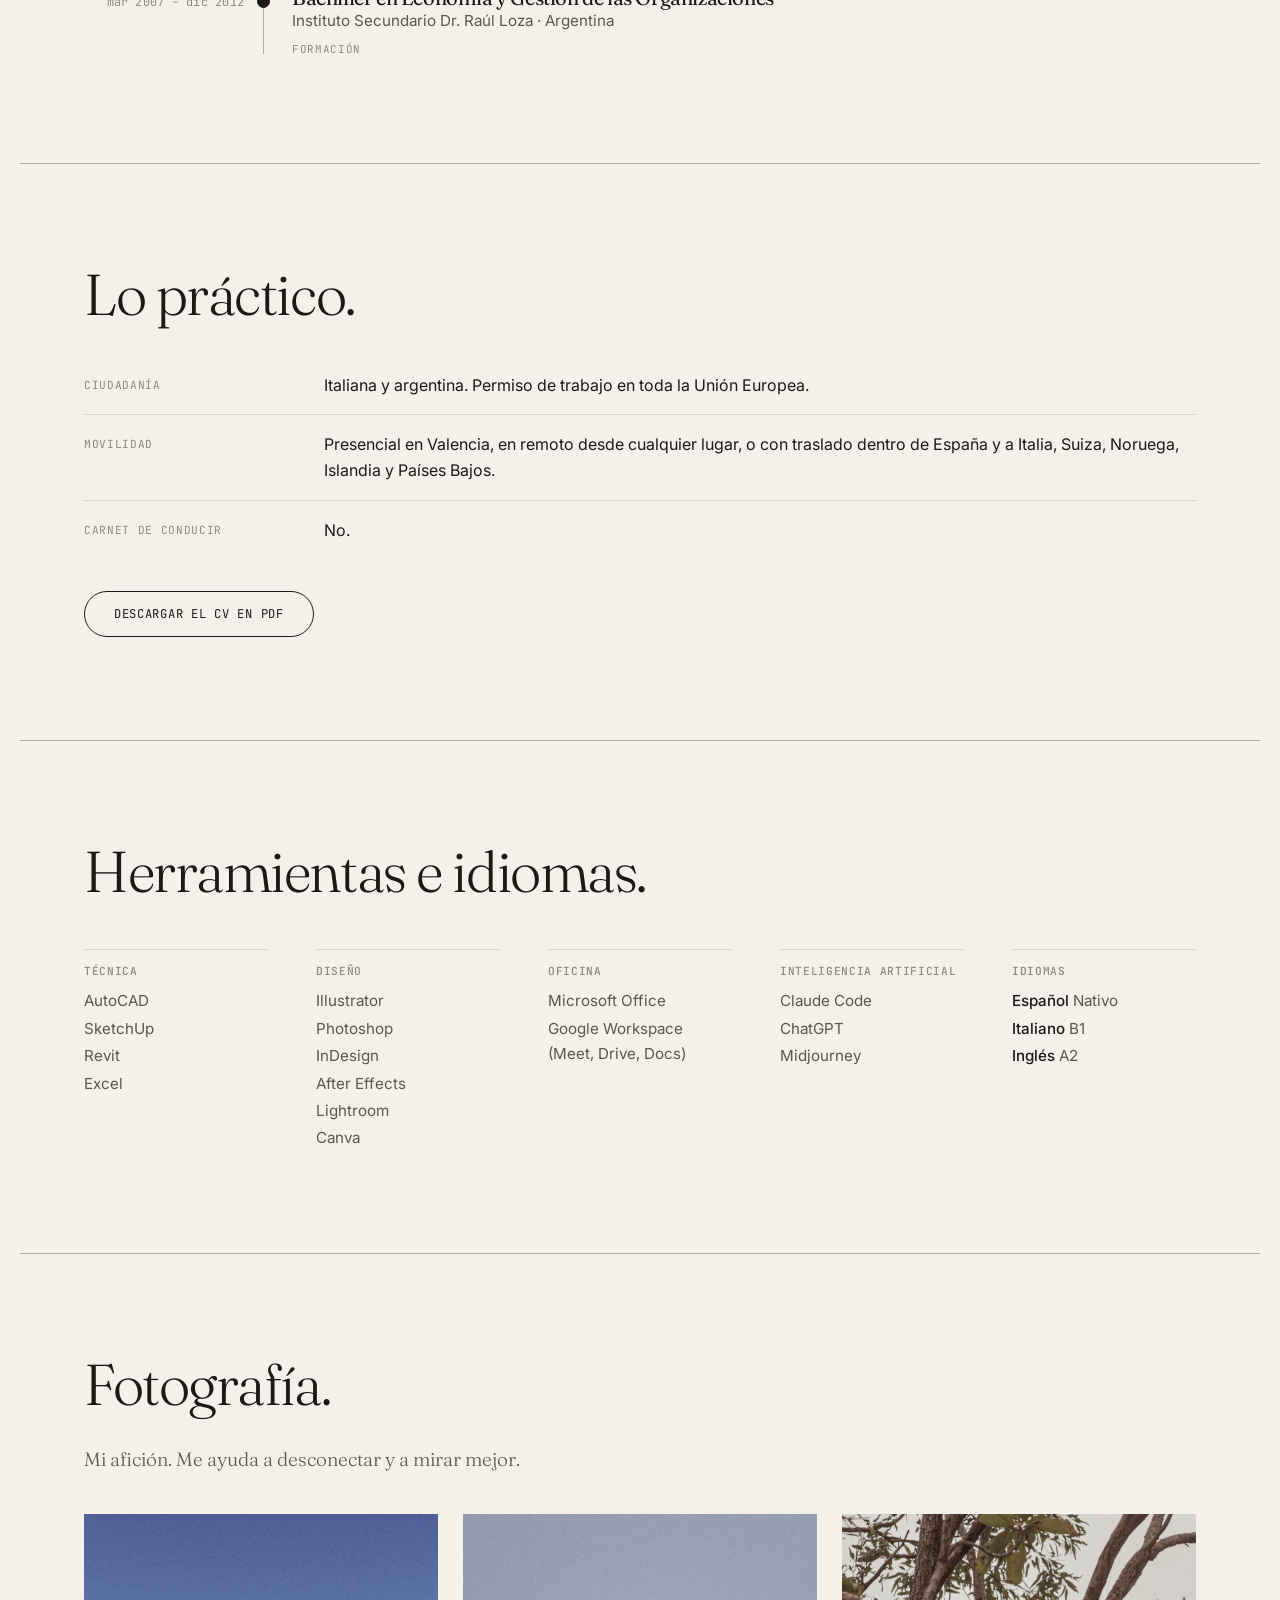
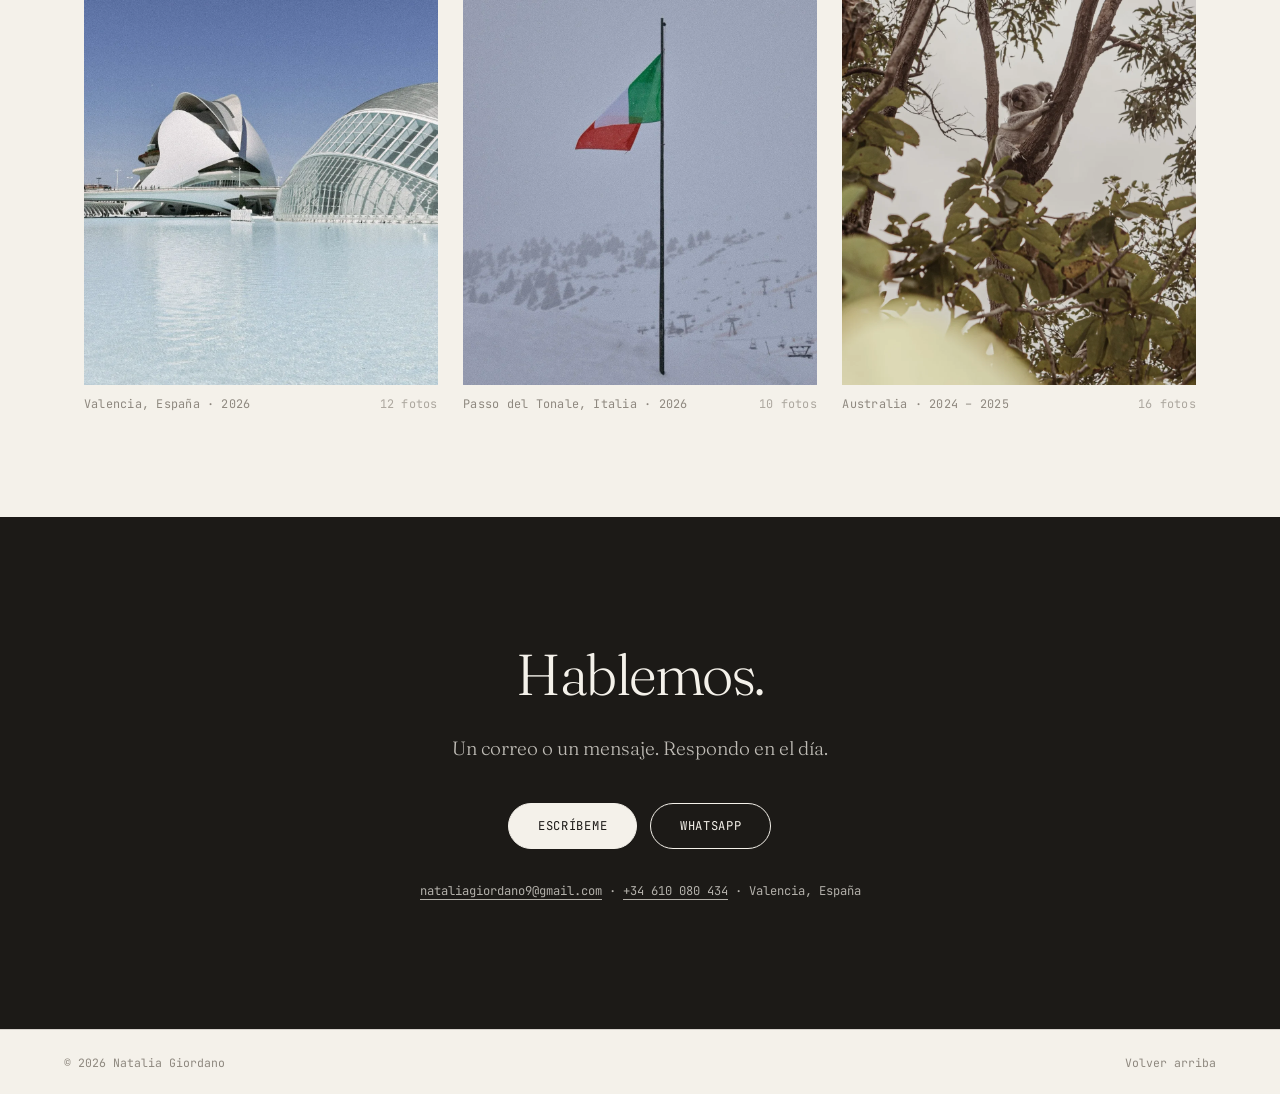
==== commit 0647e8b7: "CV en PDF (ES/EN/IT), boton de descarga y retrato nuevo en el hero - tools/cv_pdf.py genera el CV en" ====
--- a/index.html
+++ b/index.html
@@ -41,7 +41,9 @@
     <h1 class="hero-titulo">Natalia Giordano.</h1>
     <p class="hero-linea">Ingeniera civil y diseñadora gráfica argentina, viviendo actualmente en Valencia, España. Elige el área que te interesa: verás primero lo que buscas y, debajo, toda la trayectoria.</p>
   </div>
-  <div class="hero-foto"><img src="assets/img/nati-carnet.webp" alt="Natalia Giordano" loading="eager"></div>
+  <div class="hero-foto hero-foto-doble">
+    <img src="assets/img/nati-carnet.webp" alt="Natalia Giordano" loading="eager">
+    <img class="foto-alt" src="assets/img/nati-retrato.webp" alt="" aria-hidden="true" loading="eager"></div>
 </section>
 <section class="bloque bloque-puertas">
   <div class="puertas"><a class="puerta puerta-tecnica" href="tecnica.html" data-iman>
@@ -226,6 +228,7 @@
 <section class="bloque bloque-ficha" id="ficha">
   <h2 class="bloque-titulo">Lo práctico.</h2>
   <dl class="ficha"><div class="ficha-fila"><dt>Ciudadanía</dt><dd>Italiana y argentina. Permiso de trabajo en toda la Unión Europea.</dd></div><div class="ficha-fila"><dt>Movilidad</dt><dd>Presencial en Valencia, en remoto desde cualquier lugar, o con traslado dentro de España y a Italia, Suiza, Noruega, Islandia y Países Bajos.</dd></div><div class="ficha-fila"><dt>Carnet de conducir</dt><dd>No.</dd></div></dl>
+  <p class="ficha-cv"><a class="btn btn-borde" href="assets/cv/CV-Natalia-Giordano-es.pdf" download>Descargar el CV en PDF</a></p>
 </section>
 <section class="bloque bloque-herr" id="herramientas">
   <h2 class="bloque-titulo">Herramientas e idiomas.</h2>
--- a/styles.css
+++ b/styles.css
@@ -304,3 +304,10 @@
 [data-reveal] { opacity: 0; transform: translateY(12px); transition: opacity .7s var(--ease), transform .7s var(--ease); }
 [data-reveal].is-visible { opacity: 1; transform: none; }
 html:not(.js) [data-reveal] { opacity: 1; transform: none; }
+
+.ficha-cv { margin-top: 2rem; }
+
+/* Hero · las dos fotos se cruzan solas */
+.hero-foto-doble .foto-alt { position: absolute; inset: 0; opacity: 0; object-position: center 42%; animation: fotoCruce 14s var(--ease) infinite; }
+@keyframes fotoCruce { 0%, 40% { opacity: 0; } 50%, 90% { opacity: 1; } 100% { opacity: 0; } }
+@media (prefers-reduced-motion: reduce) { .hero-foto-doble .foto-alt { animation: none; } }
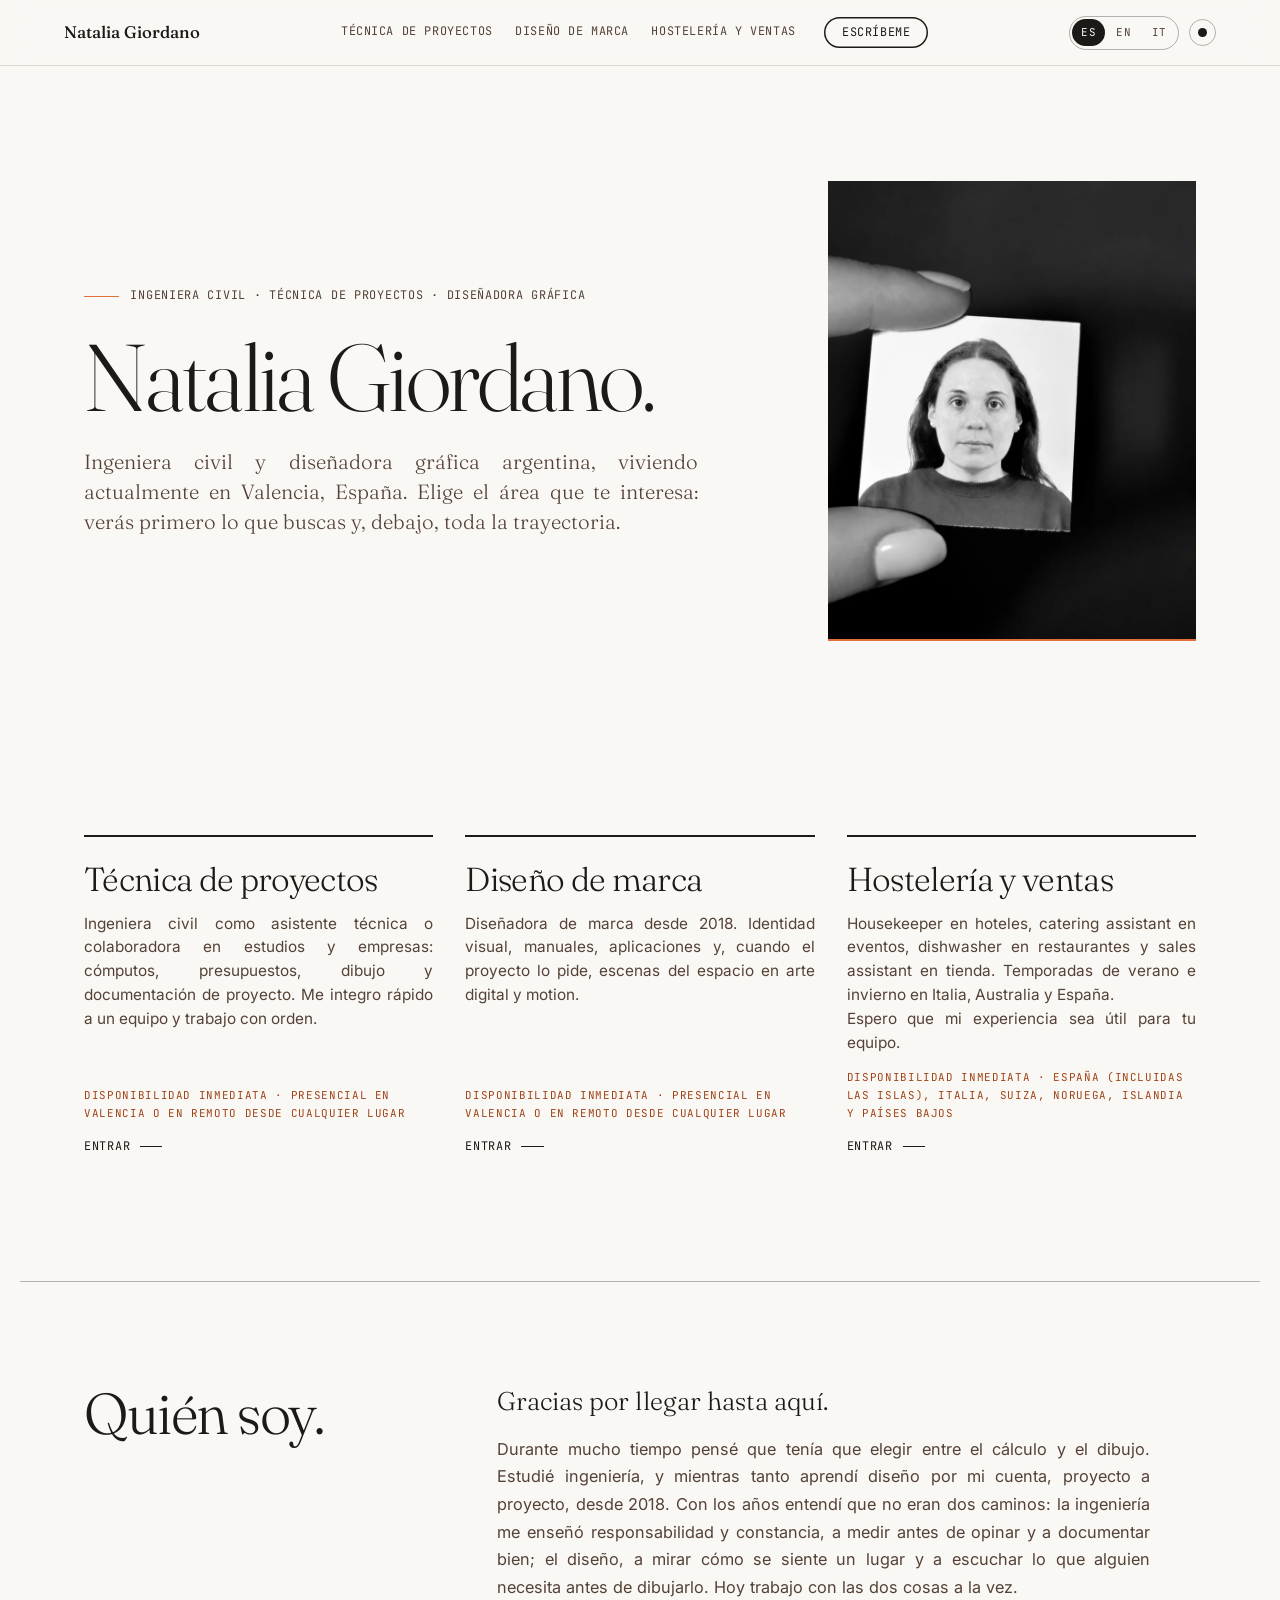
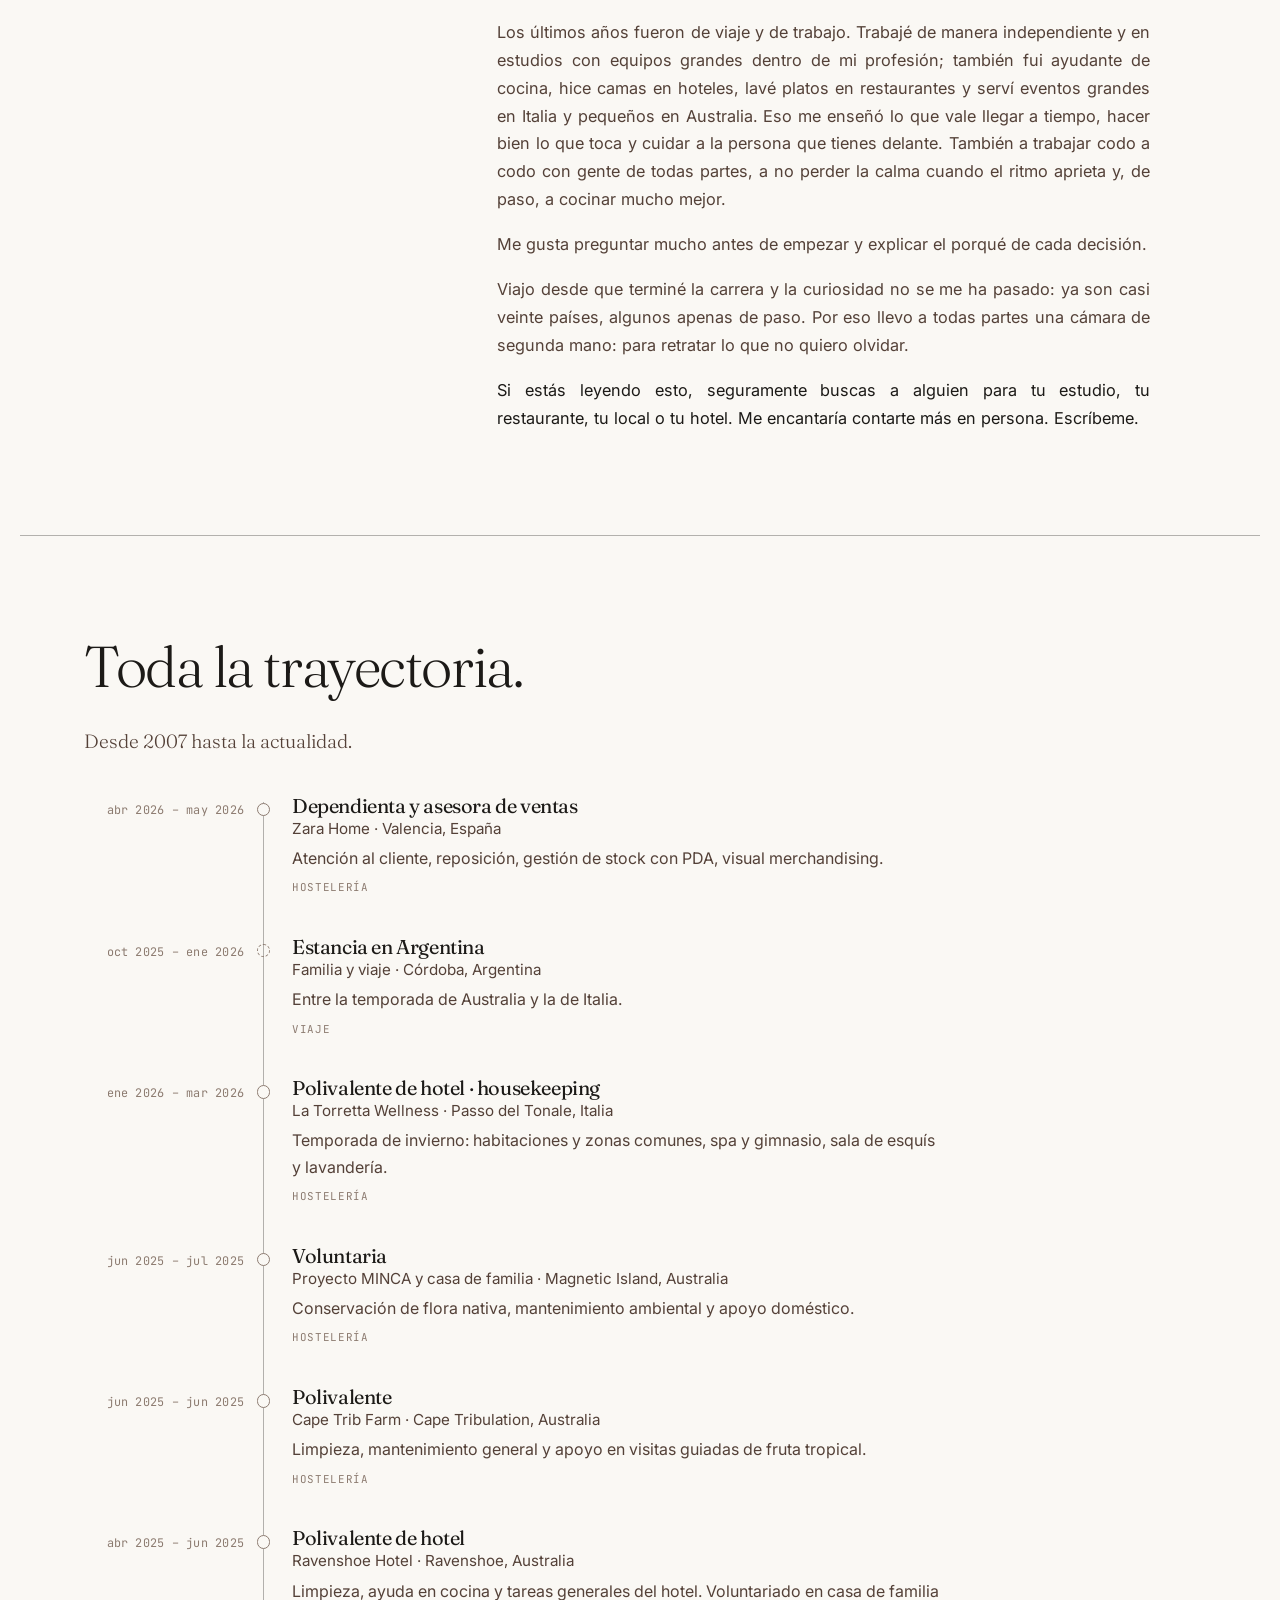
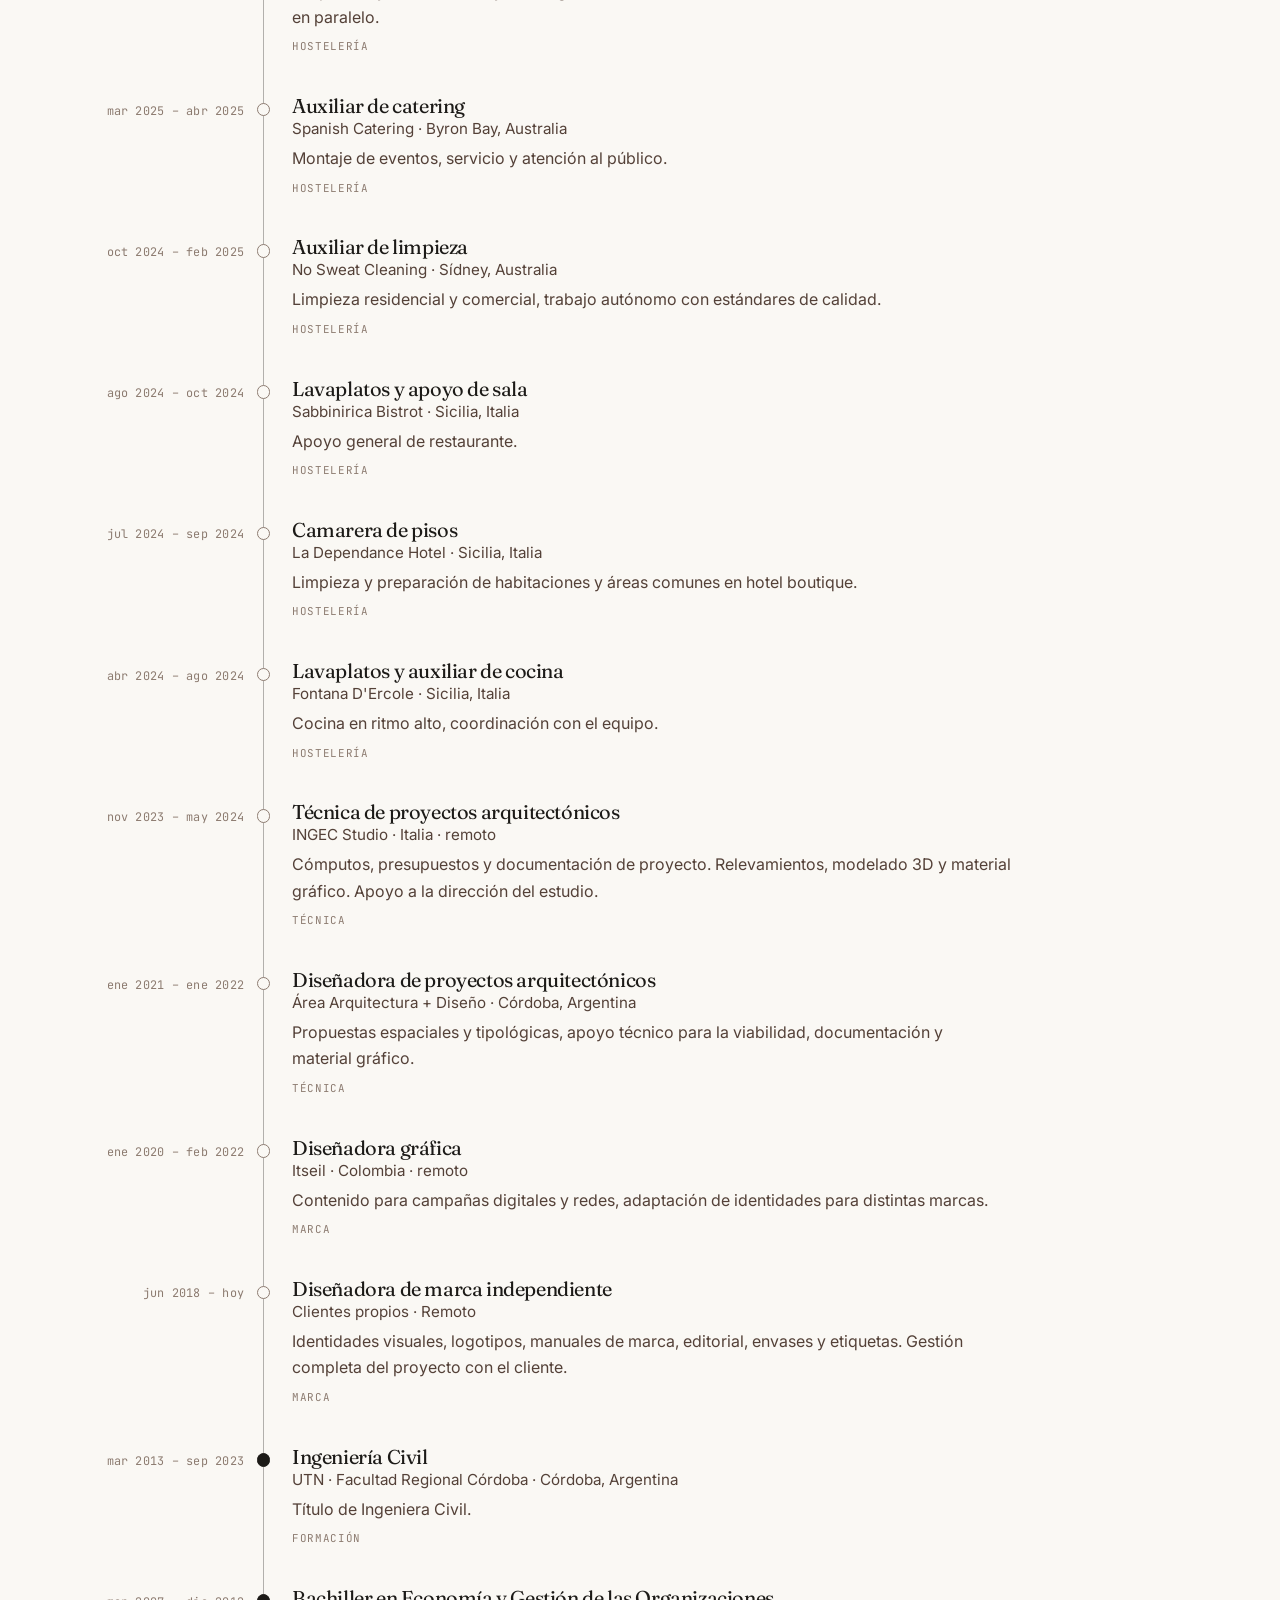
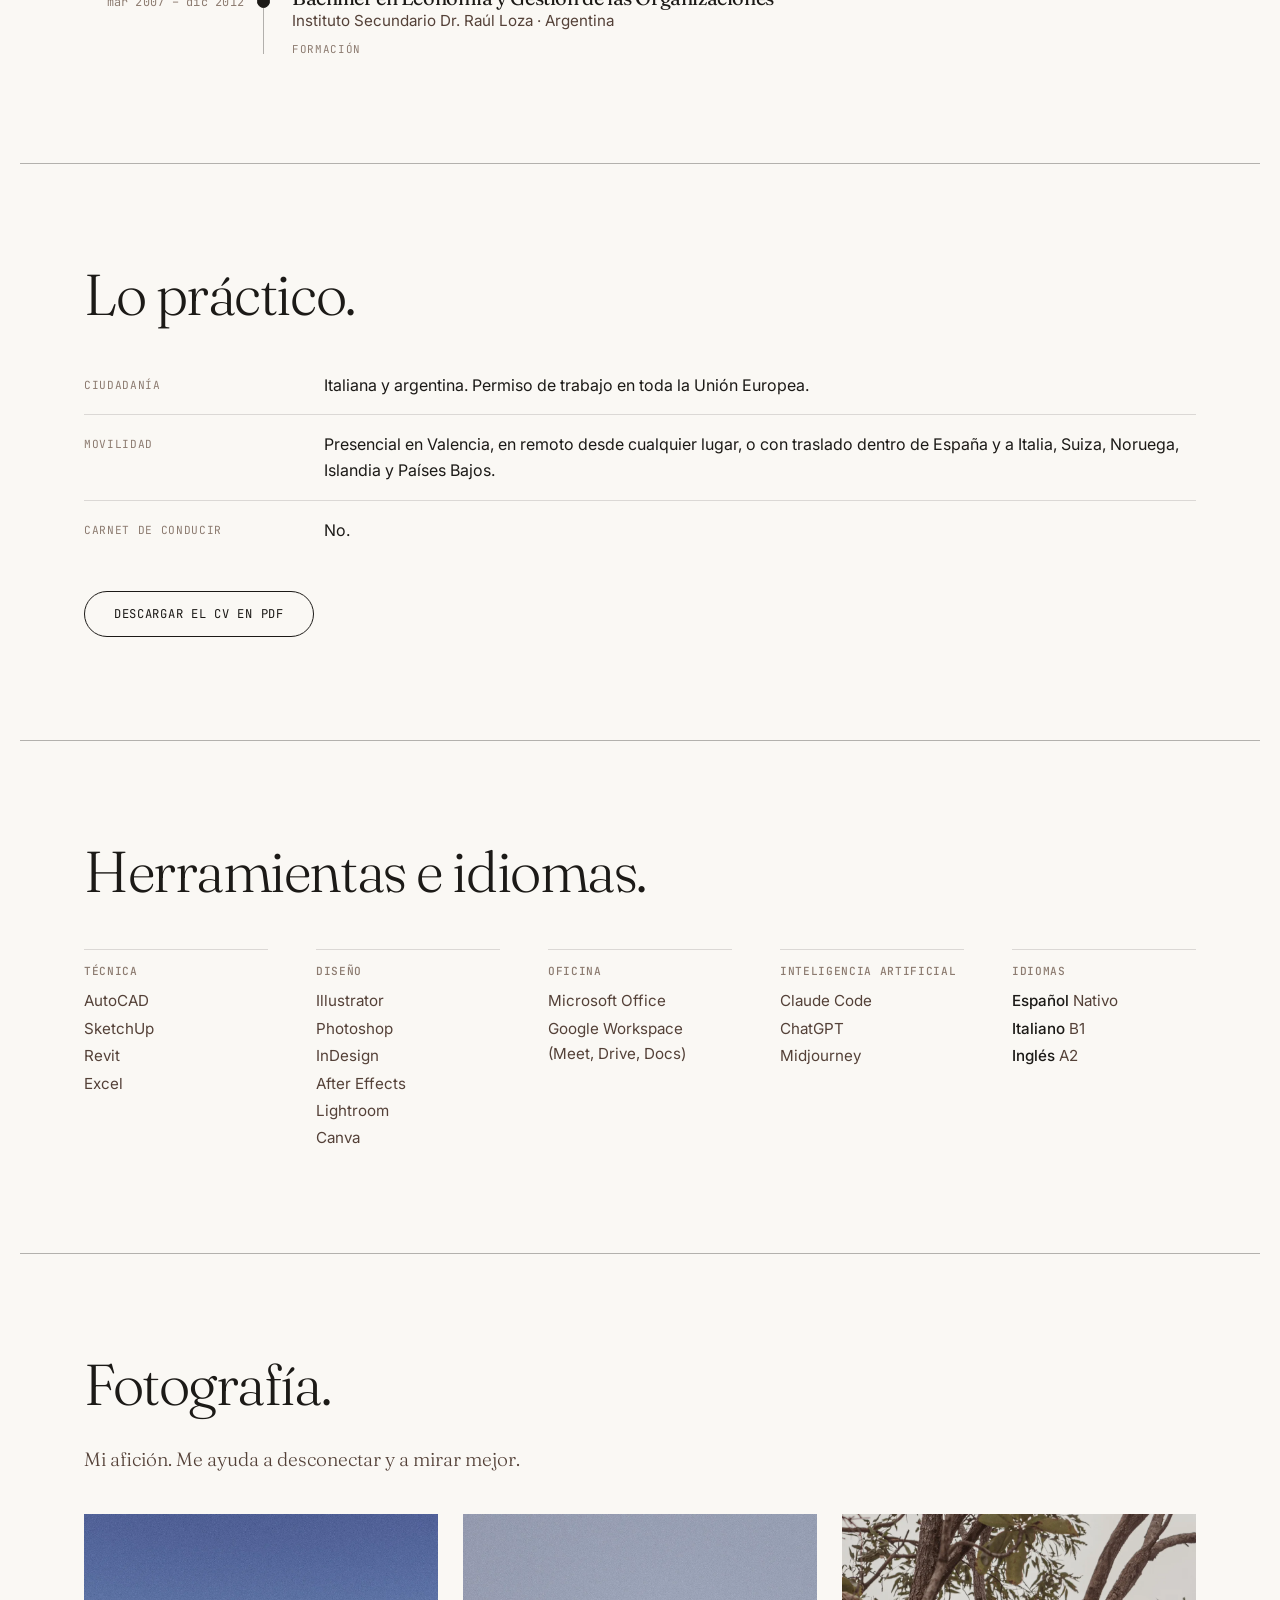
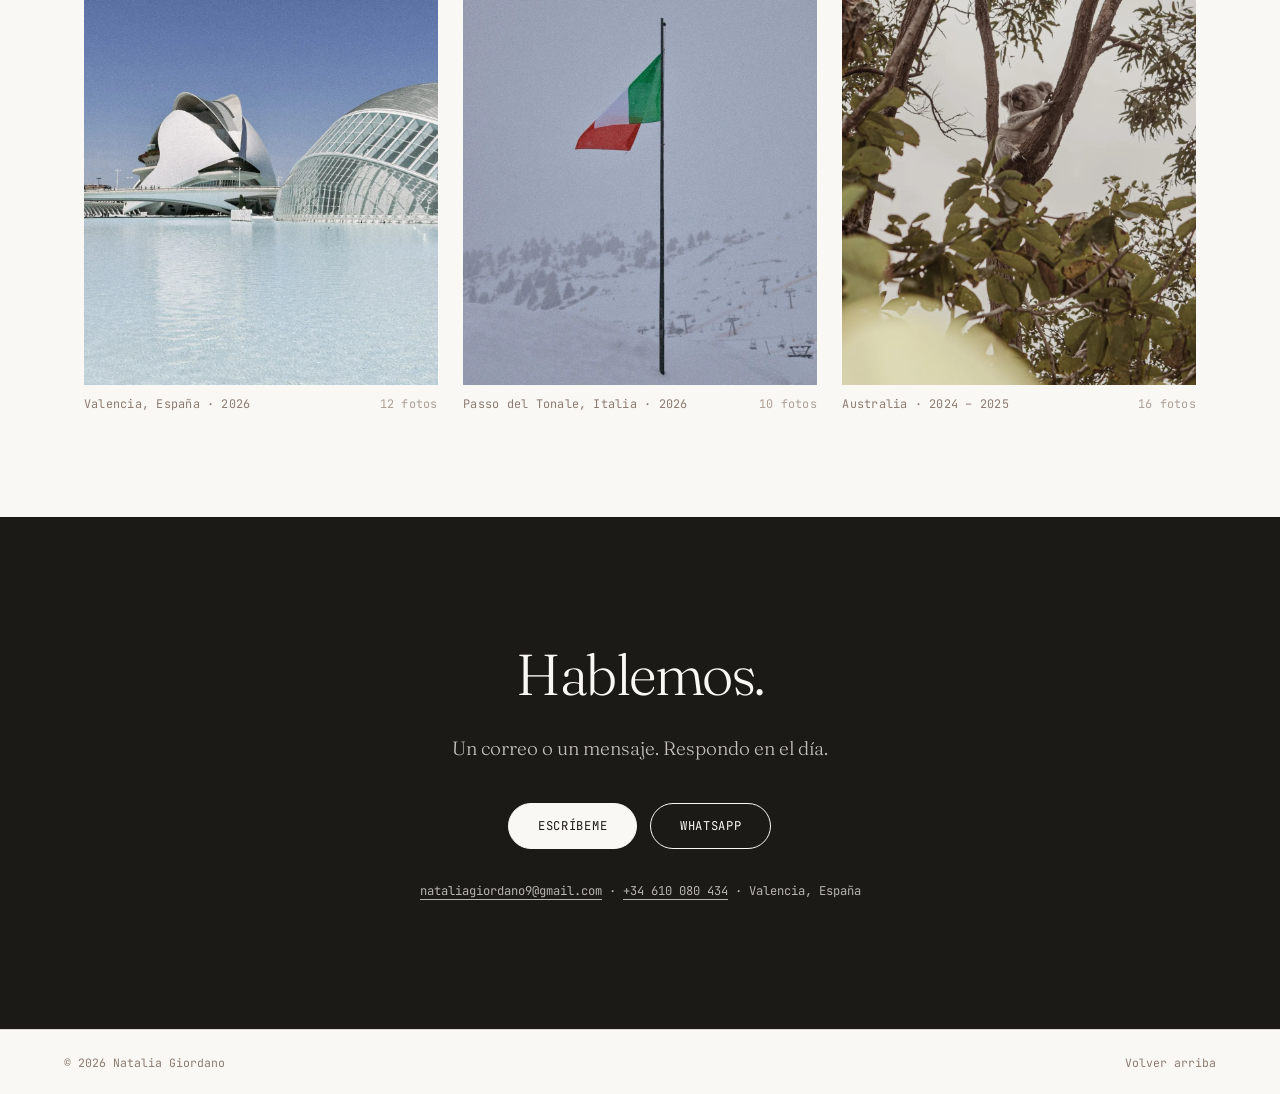
==== commit 957d406d: "CV con los tonos del portafolio: papel, marrones y acento naranja Co-Authored-By: Claude Opus 5.5 <n" ====
--- a/index.html
+++ b/index.html
@@ -11,10 +11,10 @@
 <link rel="preconnect" href="https://fonts.googleapis.com">
 <link rel="preconnect" href="https://fonts.gstatic.com" crossorigin>
 <link rel="stylesheet" href="https://fonts.googleapis.com/css2?family=Fraunces:ital,opsz,wght@0,9..144,300;0,9..144,400;0,9..144,500;1,9..144,300&family=Inter:wght@400;500&family=JetBrains+Mono:wght@400;500&display=swap">
-<link rel="stylesheet" href="styles.css?v=20260922">
+<link rel="stylesheet" href="styles.css?v=20261107">
 <link rel="icon" href="assets/favicon.svg" type="image/svg+xml">
 <link rel="alternate" hreflang="es" href="index.html"><link rel="alternate" hreflang="en" href="en/index.html"><link rel="alternate" hreflang="it" href="it/index.html">
-<script src="lib/tema.js?v=20260922"></script>
+<script src="lib/tema.js?v=20261107"></script>
 <script type="application/ld+json">
 {"@context":"https://schema.org","@type":"Person","name":"Natalia Giordano","jobTitle":"Ingeniera civil · Técnica de proyectos · Diseñadora de marca","email":"mailto:nataliagiordano9@gmail.com","address":{"@type":"PostalAddress","addressLocality":"Valencia","addressCountry":"ES"}}
 </script>
@@ -43,7 +43,7 @@
   </div>
   <div class="hero-foto hero-foto-doble">
     <img src="assets/img/nati-carnet.webp" alt="Natalia Giordano" loading="eager">
-    <img class="foto-alt" src="assets/img/nati-retrato.webp" alt="" aria-hidden="true" loading="eager"></div>
+    <img class="foto-alt" src="assets/img/nati-sidney.webp" alt="" aria-hidden="true" loading="eager"></div>
 </section>
 <section class="bloque bloque-puertas">
   <div class="puertas"><a class="puerta puerta-tecnica" href="tecnica.html" data-iman>
@@ -278,7 +278,7 @@
   <span>© 2026 Natalia Giordano</span>
   <a href="#principal">Volver arriba</a>
 </footer>
-<script defer src="lib/manifest.js?v=20260922"></script>
-<script defer src="main.js?v=20260922"></script>
+<script defer src="lib/manifest.js?v=20261107"></script>
+<script defer src="main.js?v=20261107"></script>
 </body>
 </html>
--- a/styles.css
+++ b/styles.css
@@ -3,17 +3,18 @@
    1. Tokens · claro por defecto, oscuro con [data-tema="oscuro"]
    ============================================================= */
 :root {
-  --bg: #F4F1EA;
-  --bg-2: #ECE8DF;
+  --bg: #FAF8F4;
+  --bg-2: #F4EFE6;
   --bg-3: #FFFFFF;
   --fg: #1C1A17;
-  --fg-2: #5B5650;
-  --fg-3: #8E887F;
+  --fg-2: #544138;
+  --fg-3: #8C7B70;
   --linea: rgba(28,26,23,.14);
   --linea-2: rgba(28,26,23,.32);
   --inv-bg: #1C1A17;
-  --inv-fg: #F4F1EA;
-  --acento: #B5472C;
+  --inv-fg: #FAF8F4;
+  --acento: #E2703A;
+  --acento-txt: #9E4217;
   --sombra: 0 24px 50px -30px rgba(28,26,23,.35);
 
   --serif: "Fraunces", "Iowan Old Style", Georgia, serif;
@@ -35,7 +36,8 @@
   --linea-2: rgba(236,232,223,.34);
   --inv-bg: #ECE8DF;
   --inv-fg: #15161A;
-  --acento: #D9714F;
+  --acento: #E2703A;
+  --acento-txt: #E2703A;
   --sombra: 0 24px 50px -30px rgba(0,0,0,.7);
   color-scheme: dark;
 }
@@ -77,7 +79,7 @@
 .correo-titulo { color: var(--fg-3); text-transform: uppercase; letter-spacing: .06em; }
 .correo-dir { font-family: var(--serif); font-size: clamp(1.15rem, 3.4vw, 1.6rem); font-weight: 300; letter-spacing: -.01em; word-break: break-all; border-bottom: 1px solid var(--linea-2); padding-bottom: .3rem; justify-self: center; }
 .correo-dir:hover { border-color: var(--acento); }
-.correo-estado { min-height: 1.2em; color: var(--acento); }
+.correo-estado { min-height: 1.2em; color: var(--acento-txt); }
 .correo-opciones { display: grid; gap: .6rem; }
 .correo-opciones .btn { text-align: center; white-space: nowrap; padding-inline: 1.1rem; font-size: .7rem; min-width: 0; }
 .correo-cerrar { color: var(--fg-3); padding: .6rem; }
@@ -132,7 +134,7 @@
 .hero-titulo { font-size: clamp(2.6rem, 7.4vw, 6.4rem); font-weight: 300; letter-spacing: -.03em; line-height: .95; max-width: 15ch; text-transform: none; }
 .hero-linea { font-family: var(--serif); font-size: clamp(1.1rem, 1.6vw, 1.35rem); font-weight: 300; margin-top: 1.6rem; max-width: 30em; line-height: 1.45; color: var(--fg-2); text-align: justify; hyphens: manual; -webkit-hyphens: manual; text-wrap: initial; }
 .hero-linea + .hero-linea { margin-top: .6rem; }
-.hero-disp { margin-top: 1.4rem; color: var(--acento); text-transform: uppercase; letter-spacing: .06em; }
+.hero-disp { margin-top: 1.4rem; color: var(--acento-txt); text-transform: uppercase; letter-spacing: .06em; }
 .hero-botones { display: flex; flex-wrap: wrap; gap: .8rem; margin-top: 2.4rem; }
 .hero-foto { aspect-ratio: 4 / 5; width: min(100%, 20rem); justify-self: start; background: var(--bg-2); position: relative; overflow: clip; }
 .hero-foto img { width: 100%; height: 100%; object-fit: cover; }
@@ -171,7 +173,7 @@
 .puerta:hover { border-top-color: var(--acento); }
 .puerta-nombre { font-family: var(--serif); font-weight: 300; font-size: clamp(1.6rem, 2.6vw, 2.2rem); line-height: 1.05; letter-spacing: -.02em; }
 .puerta-linea { font-size: .96rem; line-height: 1.55; color: var(--fg-2); text-align: justify; hyphens: auto; -webkit-hyphens: auto; }
-.puerta-disp { color: var(--acento); text-transform: uppercase; letter-spacing: .06em; font-size: .68rem; }
+.puerta-disp { color: var(--acento-txt); text-transform: uppercase; letter-spacing: .06em; font-size: .68rem; }
 .puerta-ir { align-self: end; font-family: var(--mono); font-size: .74rem; letter-spacing: .06em; text-transform: uppercase; display: inline-flex; align-items: center; gap: .6rem; }
 .puerta-ir::after { content: ""; width: 1.4rem; height: 1px; background: currentColor; transition: width .5s var(--ease); }
 .puerta:hover .puerta-ir::after { width: 2.6rem; }
@@ -249,7 +251,7 @@
 .tl-empresa { color: var(--fg-2); font-size: .95rem; }
 .tl-tareas { margin-top: .25rem; max-width: 46rem; color: var(--fg-2); }
 .tl-sector { display: inline-block; margin-top: .5rem; font-family: var(--mono); font-size: .68rem; letter-spacing: .06em; text-transform: uppercase; color: var(--fg-3); }
-.tl-item.is-propio .tl-sector { color: var(--acento); }
+.tl-item.is-propio .tl-sector { color: var(--acento-txt); }
 :root:not([data-puerta="index"]) .tl-item:not(.is-propio):not(.sector-formacion):not(.sector-viaje) .tl-cuerpo { opacity: .6; transition: opacity .3s; }
 :root:not([data-puerta="index"]) .tl-item:not(.is-propio):hover .tl-cuerpo { opacity: 1; }
 @media (min-width: 720px) {
